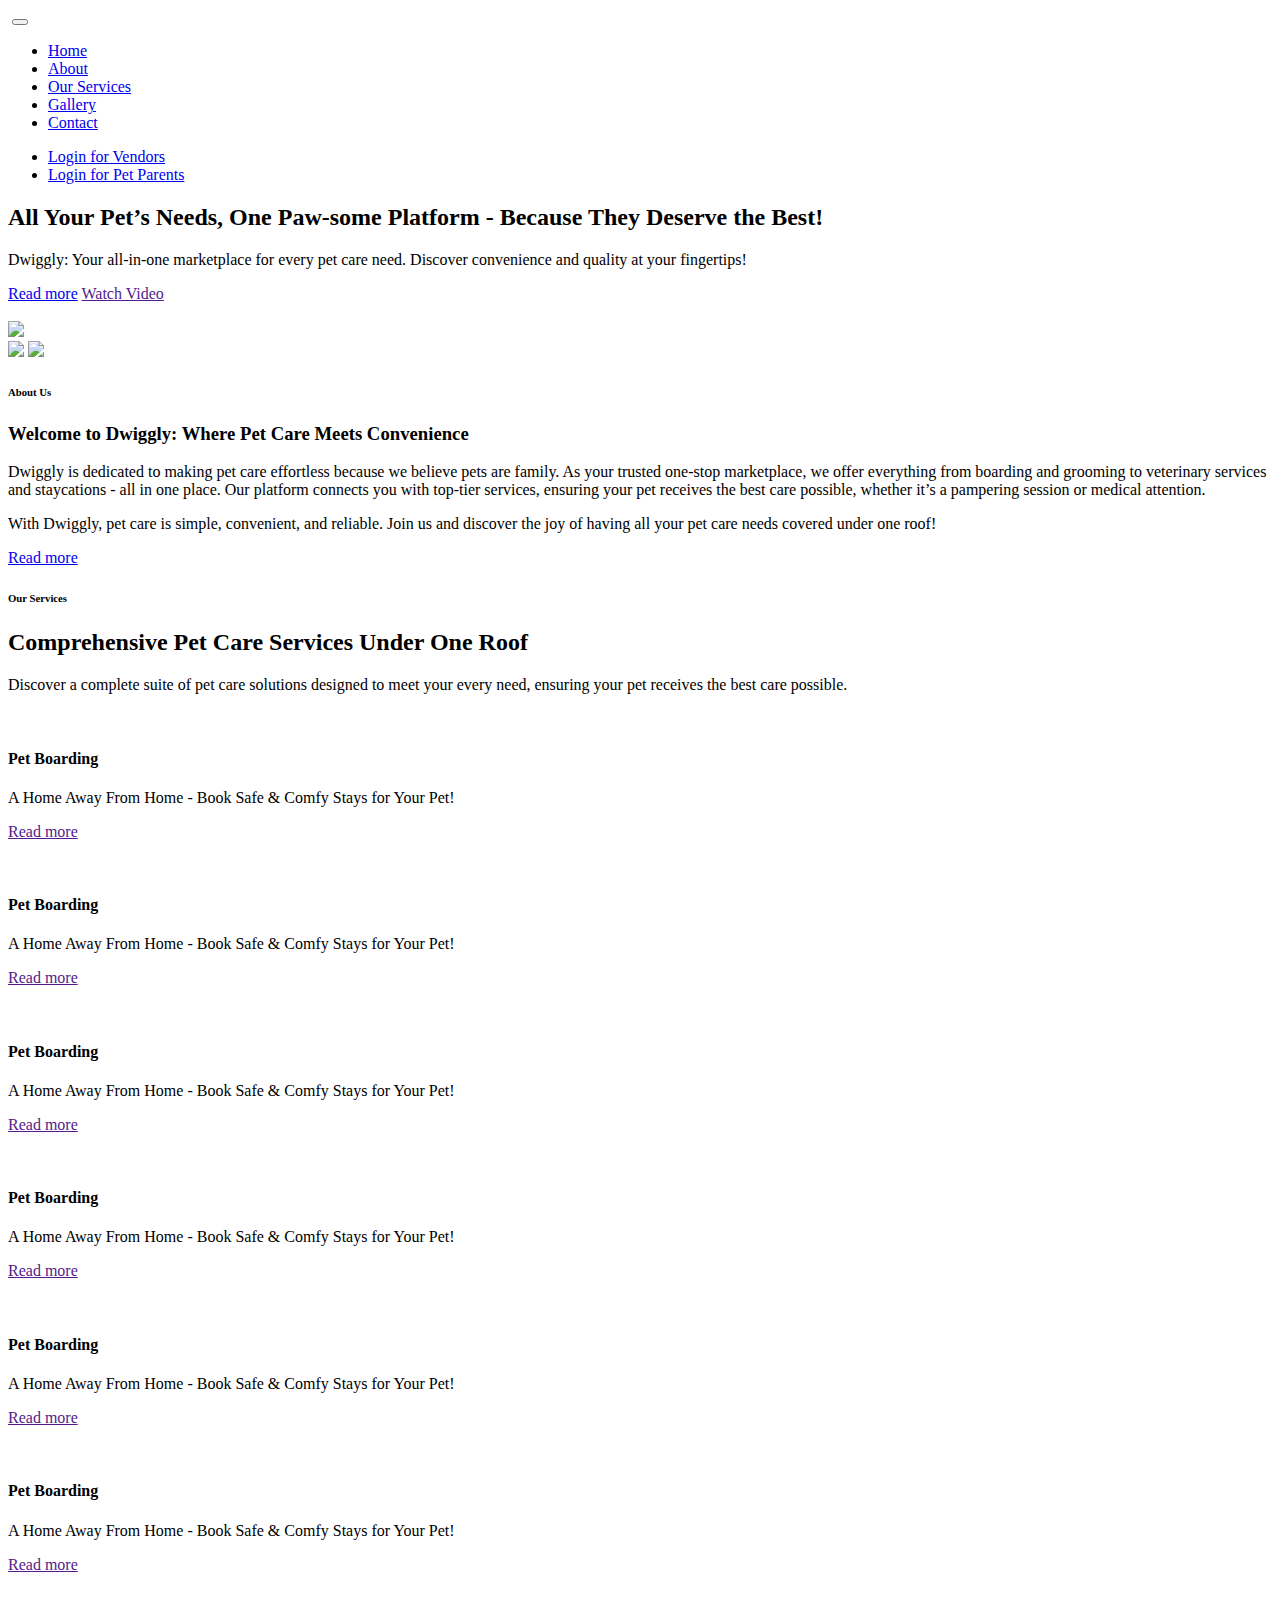
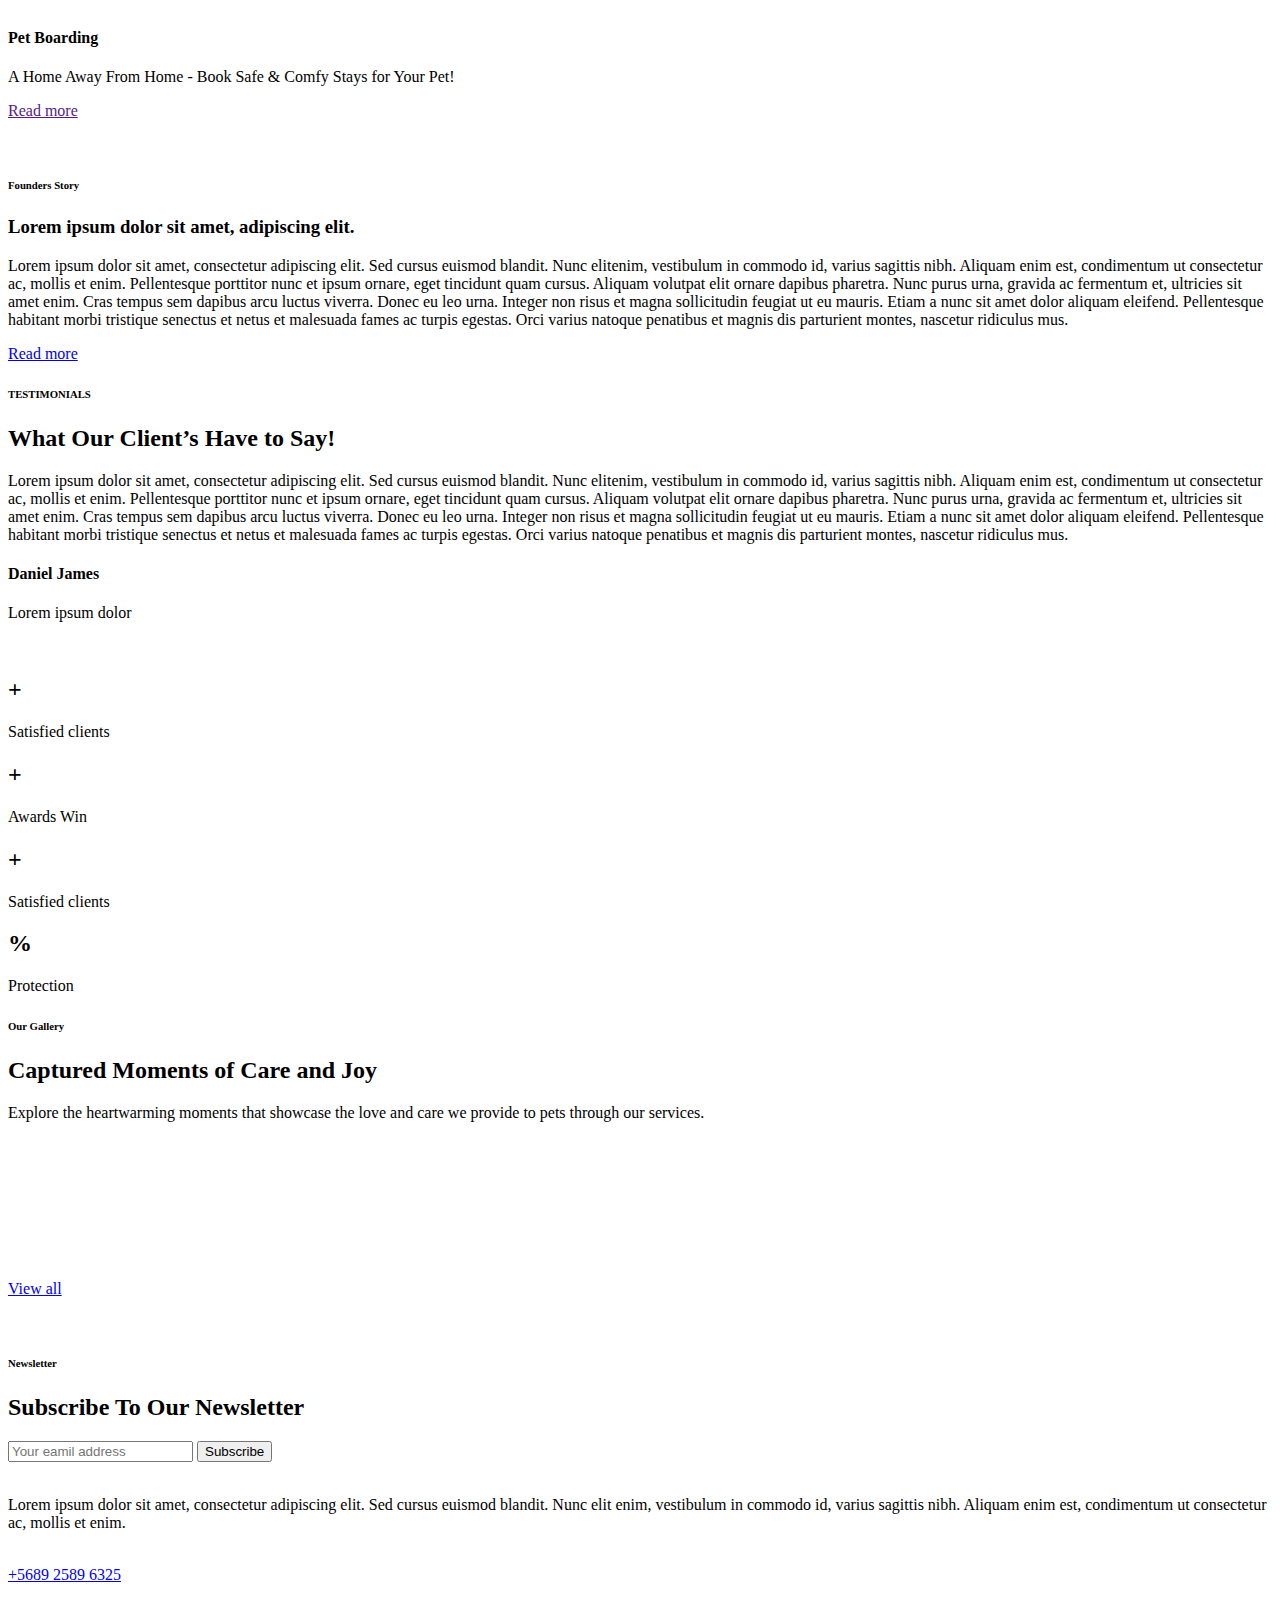
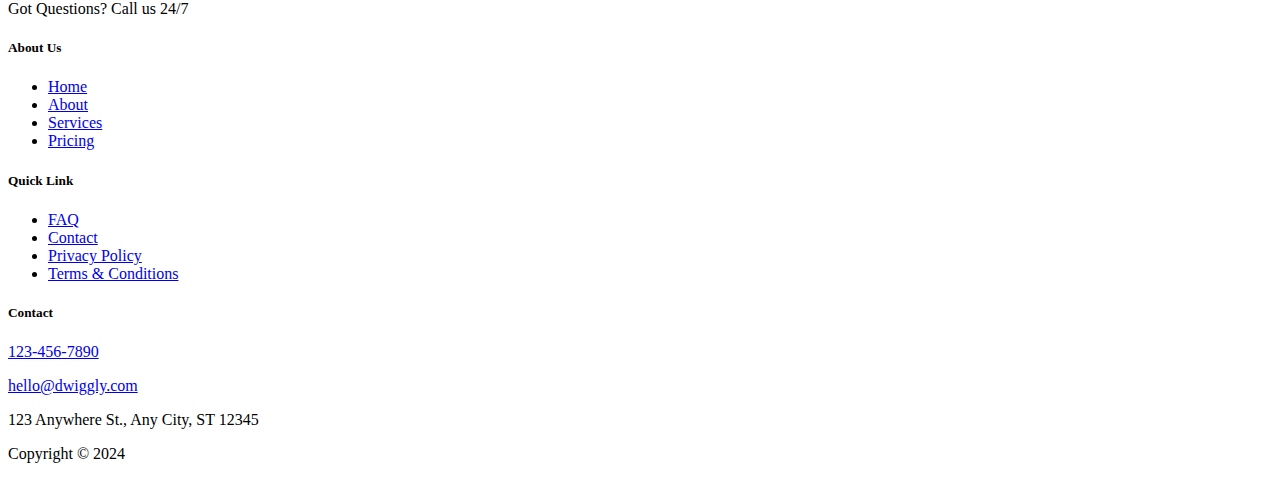
==== index.html @ e596113d "Add files via upload" ====
<!DOCTYPE html>
<html>

<head>
	<meta charset="utf-8">
	<meta name="viewport" content="width=device-width, initial-scale=1">
	<title>Dwiggly</title>
	<!-- Required css -->

	<link rel="stylesheet" type="text/css" href="./css/bootstrap.min.css">
	<link rel="stylesheet" type="text/css" href="./css/owl.carousel.min.css">
	<link rel="stylesheet" type="text/css" href="./css/owl.theme.min.css">
	<link rel="stylesheet" href="https://cdnjs.cloudflare.com/ajax/libs/font-awesome/6.6.0/css/all.min.css"
		integrity="sha512-Kc323vGBEqzTmouAECnVceyQqyqdsSiqLQISBL29aUW4U/M7pSPA/gEUZQqv1cwx4OnYxTxve5UMg5GT6L4JJg=="
		crossorigin="anonymous" referrerpolicy="no-referrer" />

	<!-- custom css  -->
	<link rel="stylesheet" type="text/css" href="./css/style.css">
</head>

<body>

	<!-- header sec starts -->
	<header>
		<nav class="navbar dwiggy-header navbar-expand-lg "><!-- nav starts -->
			<div class="container-fluid"><!-- container starts -->
				<a class="navbar-brand" href="#"><img src="./image/dwiggy-logo.png" alt=""></a>
				<!--  -->
				<button class="navbar-toggler" type="button" data-bs-toggle="collapse"
					data-bs-target="#navbarNavAltMarkup" aria-controls="navbarNavAltMarkup" aria-expanded="false"
					aria-label="Toggle navigation">
					<span class="navbar-toggler-icon"></span>
				</button>
				<!--  -->
				<div class="collapse navbar-collapse" id="navbarNavAltMarkup">
					<div class="navbar-nav">
						<ul class="navbar-nav dwiggyhead-page">
							<li class="nav-item"><a class="nav-link" href="#">Home</a></li>
							<li class="nav-item"><a class="nav-link" href="#">About</a></li>
							<li class="nav-item"><a class="nav-link" href="#">Our Services</a></li>
							<li class="nav-item"><a class="nav-link" href="#">Gallery</a></li>
							<li class="nav-item"><a class="nav-link" href="#">Contact</a></li>
						</ul>
						<div class="login-headbtn">
							<ul class="navbar-nav">
								<li class="nav-item vendor"><a class="nav-link" href="#">Login for Vendors</a></li>
								<li class="nav-item parent"><a class="nav-link" href="#">Login for Pet Parents</a></li>
							</ul>
						</div>
					</div>
				</div>
				<!--  -->

			</div><!-- container end -->
		</nav><!-- nav end -->
	</header>
	<!-- header sec ends -->
	<!-- banners sec stsrts -->
	<section class="section dwiggy_bnrsec">
		<div class="container">
			<div class="bner_conts">
				<div class="home-bannercont">
					<div class="Home-banner owl-carousel owl-theme">
						<div class="item">
							<h2>All Your Pet’s Needs, One Paw-some Platform - Because They Deserve the Best!</h2>
							<p>Dwiggly: Your all-in-one marketplace for every pet care need. Discover convenience and
								quality at your fingertips!</p>
							<div class="read-banercont mt-3">
								<a class="readmore" href="#">Read more</a>
								<a class="watchbtn" href=""><i class="fa-solid fa-play"></i></span>Watch Video</a>
							</div>
						</div>
					</div>
				</div>
				<div class="home-bannerimg">
					<img src="./image/banner-left1.png" alt="">
				</div>
			</div>
		</div>
	</section>
	<!-- about us start -->
	<section class="about-petcare">
		<div class="container">
			<div class="about-main">
				<div class="about-lftimg">
					<div class="petcare-lft w-50">
						<img src="./image/home-about1.png">
					</div>
					<div class="petcare-ryt w-50">
						<img class="mb-3" src="./image/home-about2.png">
						<img src="./image/home-about3.png">
					</div>
				</div>
				<div class="about-rytcont">
					<h6 class="sub-title">About Us</h6>
					<h3 class="sub-heading">Welcome to Dwiggly: Where Pet Care Meets Convenience</h3>
					<p class="main-content">Dwiggly is dedicated to making pet care effortless because we believe pets
						are family. As your
						trusted one-stop marketplace, we offer everything from boarding and grooming to veterinary
						services and staycations - all in one place. Our platform connects you with top-tier services,
						ensuring your pet receives the best care possible, whether it’s a pampering session or medical
						attention.</p>
					<p class="main-content">With Dwiggly, pet care is simple, convenient, and reliable. Join us and
						discover the
						joy of having all your pet care needs covered under one roof!</p>

					<p class="mt-5"><a class="readmore" href="#">Read more</a></p>
				</div>
			</div>
		</div>
	</section>
	<!-- our-services section -->
	<section class="our-services">
		<div class="container">
			<div class="service-title text-center">
				<h6 class="sub-title">Our Services</h6>
				<h2 class="sub-heading">Comprehensive Pet Care Services Under One Roof</h2>
				<p class="main-content">Discover a complete suite of pet care solutions designed to meet your every
					need, ensuring your pet receives the best care possible.</p>
			</div>
			<div class="services-row row mt-5">
				<!--  -->
				<div class="col-lg-4 petservice1">
					<div class="boarding-img">
						<img src="./image/home-services1.png" alt="">
						<div class="board-petcont">
							<h4>Pet Boarding</h4>
							<p>A Home Away From Home - Book Safe & Comfy Stays for Your Pet!</p>
							<p><a href="">Read more</a></p>
						</div>
					</div>
					<div class="boarding-img">
						<img src="./image/home-services2.png" alt="">
						<div class="board-petcont">
							<h4>Pet Boarding</h4>
							<p>A Home Away From Home - Book Safe & Comfy Stays for Your Pet!</p>
							<p><a href="">Read more</a></p>
						</div>
					</div>
				</div>
				<!--  -->
				<div class="col-lg-4 petservice2">
					<div class="boarding-img">
						<img src="./image/home-services3.png" alt="">
						<div class="board-petcont">
							<h4>Pet Boarding</h4>
							<p>A Home Away From Home - Book Safe & Comfy Stays for Your Pet!</p>
							<p><a href="">Read more</a></p>
						</div>
					</div>
					<div class="boarding-img">
						<img src="./image/home-services4.png" alt="">
						<div class="board-petcont">
							<h4>Pet Boarding</h4>
							<p>A Home Away From Home - Book Safe & Comfy Stays for Your Pet!</p>
							<p><a href="">Read more</a></p>
						</div>
					</div>
					<div class="boarding-img">
						<img src="./image/home-services5.png" alt="">
						<div class="board-petcont">
							<h4>Pet Boarding</h4>
							<p>A Home Away From Home - Book Safe & Comfy Stays for Your Pet!</p>
							<p><a href="">Read more</a></p>
						</div>
					</div>
				</div>
				<!--  -->
				<div class="col-lg-4 petservice3">
					<div class="boarding-img">
						<img src="./image/home-services6.png" alt="">
						<div class="board-petcont">
							<h4>Pet Boarding</h4>
							<p>A Home Away From Home - Book Safe & Comfy Stays for Your Pet!</p>
							<p><a href="">Read more</a></p>
						</div>
					</div>
					<div class="boarding-img">
						<img src="./image/home-services7.png" alt="">
						<div class="board-petcont">
							<h4>Pet Boarding</h4>
							<p>A Home Away From Home - Book Safe & Comfy Stays for Your Pet!</p>
							<p><a href="">Read more</a></p>
						</div>
					</div>
				</div>
				<!--  -->
			</div>
		</div>
	</section>
	<!-- founder story start -->
	<section class="founder-story">
		<div class="container">
			<div class="founder-main">
				<div class="storylft-img text-center">
					<img src="./image/founder-profile.png" alt="">
				</div>
				<div class="storyryt-cont">
					<h6 class="sub-title">Founders Story</h6>
					<h3 class="sub-heading">Lorem ipsum dolor sit amet, adipiscing elit.</h3>
					<p class="main-content">Lorem ipsum dolor sit amet, consectetur adipiscing elit. Sed cursus
						euismod
						blandit. Nunc elitenim, vestibulum in commodo id, varius sagittis nibh. Aliquam enim
						est,
						condimentum ut
						consectetur ac, mollis et enim. Pellentesque porttitor nunc et ipsum ornare, eget
						tincidunt quam
						cursus. Aliquam volutpat elit ornare dapibus pharetra. Nunc purus urna, gravida ac
						fermentum et,
						ultricies sit amet enim. Cras tempus sem dapibus arcu luctus viverra. Donec eu leo urna.
						Integer
						non risus et magna sollicitudin feugiat ut eu mauris. Etiam a nunc sit amet dolor
						aliquam
						eleifend. Pellentesque habitant morbi tristique senectus et netus et malesuada fames ac
						turpis
						egestas. Orci varius natoque penatibus et magnis dis parturient montes, nascetur
						ridiculus mus.
					</p>
					<p class="mt-3"><a class="readmore" href="#">Read more</a></p>
				</div>
			</div>
		</div>
	</section>
	<!-- Testmonial start -->
	<section class="testmonial-say">
		<div class="container">
			<div class="testmonial-main row"><!-- row start -->
				<!-- col-1 start -->
				<div class="client-saylft col-lg-6">
					<h6 class="sub-title">TESTIMONIALS</h6>
					<h2 class="sub-heading">What Our Client’s Have to Say!</h2>
					<div class="client-testimonial owl-carousel owl-theme">
						<div class="item">
							<p class="main-content">Lorem ipsum dolor sit amet, consectetur adipiscing elit. Sed
								cursus
								euismod
								blandit. Nunc elitenim, vestibulum in commodo id, varius sagittis nibh. Aliquam
								enim
								est, condimentum ut
								consectetur ac, mollis et enim. Pellentesque porttitor nunc et ipsum ornare,
								eget
								tincidunt quam
								cursus. Aliquam volutpat elit ornare dapibus pharetra. Nunc purus urna, gravida
								ac
								fermentum et,
								ultricies sit amet enim. Cras tempus sem dapibus arcu luctus viverra. Donec eu
								leo urna.
								Integer
								non risus et magna sollicitudin feugiat ut eu mauris. Etiam a nunc sit amet
								dolor
								aliquam
								eleifend. Pellentesque habitant morbi tristique senectus et netus et malesuada
								fames ac
								turpis
								egestas. Orci varius natoque penatibus et magnis dis parturient montes, nascetur
								ridiculus mus.
							</p>
							<div class="client-rating">
								<i class="fa-solid fa-star"></i>
								<i class="fa-solid fa-star"></i>
								<i class="fa-solid fa-star"></i>
								<i class="fa-solid fa-star"></i>
								<i class="fa-solid fa-star"></i>
							</div>
							<div class="client-detail">
								<h4>Daniel James</h4>
								<p>Lorem ipsum dolor</p>
							</div>
						</div>
					</div>
				</div>
				<!-- col-2 start -->
				<div class="client-sayimg col-lg-6">
					<img src="./image/testmonial-ryt.png" alt="">
				</div>
			</div><!-- row end -->
		</div>
	</section>
	<!-- counter section -->
	<section class="counter-protection">
		<div class="container">
			<div class="protection-say row">
				<div class="count-outer1 col-lg-3">
					<h2 data-max="450" id="test"><span>+</span></h2>
					<p>Satisfied clients</p>
				</div>
				<div class="count-outer2 col-lg-3">
					<h2 data-max="85" id="test"><span>+</span></h2>
					<p>Awards Win</p>
				</div>
				<div class="count-outer3 col-lg-3">
					<h2 data-max="450" id="test"><span>+</span></h2>
					<p>Satisfied clients</p>
				</div>
				<div class="count-outer4 col-lg-3">
					<h2 data-max="99.99" id="test"><span>%</span></h2>
					<p>Protection</p>
				</div>
			</div>
		</div>
	</section>
	<!-- Gallery section -->
	<section class="gallery-joy">
		<div class="container">
			<div class="gallery-title text-center">
				<h6 class="sub-title">Our Gallery</h6>
				<h2 class="sub-heading">Captured Moments of Care and Joy</h2>
				<p class="main-content">Explore the heartwarming moments that showcase the love and care we
					provide to
					pets through our services.</p>
			</div>
			<div class="client-gallery my-5 owl-carousel owl-theme">
				<div class="joy-img1 item">
					<img src="./image/gallery-img1.png" alt="">
				</div>
				<div class="joy-img2 item">
					<img src="./image/gallery-img2.png" alt="">
				</div>
				<div class="joy-img1 item">
					<img src="./image/gallery-img3.png" alt="">
				</div>
				<div class="joy-img2 item">
					<img src="./image/gallery-img4.png" alt="">
				</div>
				<div class="joy-img1 item">
					<img src="./image/gallery-img5.png" alt="">
				</div>
				<div class="joy-img2 item">
					<img src="./image/gallery-img6.png" alt="">
				</div>
				<div class="joy-img1 item">
					<img src="./image/gallery-img7.png" alt="">
				</div>
			</div>
			<p class="mt-3 text-center"><a class="readmore" href="#">View all</a></p>
		</div>
	</section>
	<!-- footer -->
	<!-- newsletter -->
	<section class="newsletter-sec mt-5">
		<div class="container-fluid">
			<div class="newsletter-main">
				<div class="letter-row">
					<div class="news-lftimg">
						<img src="./image/newsletter-img.png" alt="">
					</div>
					<div class="subscrib-ryt">
						<h6>Newsletter</h6>
						<h2>Subscribe To Our Newsletter</h2>
						<form class="form-subscribe" action="#">
							<div class="input-group">
								<input type="text" class="form-control input-lg" placeholder="Your eamil address">
								<span class="input-group-btn">
									<button class="subscribe-btn" type="submit">Subscribe</button>
								</span>
							</div>
						</form>
					</div>
				</div>
			</div>
		</div>
	</section>

	<section class="footer">
		<div class="container">
			<div class="footer-main">
				<!-- 1 -->
				<div class="shop-location">

				</div>
				<!-- 2 -->
				<div class="dwiggly-contact row">
					<!-- 1 -->
					<div class="col-lg-5 footer-page">
						<img src="./image/footer-logo.png" alt="">
						<p>Lorem ipsum dolor sit amet, consectetur adipiscing elit. Sed cursus euismod blandit.
							Nunc
							elit enim, vestibulum in commodo id, varius sagittis nibh. Aliquam enim est,
							condimentum ut
							consectetur ac, mollis et enim.</p>
						<div class="call-footbtn">
							<img src="./image/footer-question.png" alt="">
							<div class="quest-call">
								<a href="tel:+5689 2589 6325">+5689 2589 6325</a>
								<p>Got Questions? Call us 24/7</p>
							</div>
						</div>
					</div>
					<!-- 2 -->
					<div class="col-lg-2 footer-contact">
						<h5>About Us</h5>
						<ul class="list-unstyled mb-0">

							<li><a href="#" title="Home">Home</a></li>

							<li><a href="#" title="About">About</a></li>

							<li><a href="#" title="Services">Services</a></li>

							<li><a href="#" title="Pricing">Pricing</a></li>

						</ul>
					</div>
					<!-- 3 -->
					<div class="col-lg-2 footer-nearlocat">
						<h5>Quick Link</h5>
						<ul class="list-unstyled mb-0">

							<li><a href="#" title="FAQ">FAQ</a></li>

							<li><a href="#" title="Contact">Contact</a></li>

							<li><a href="#" title="Privacy Policy">Privacy Policy</a></li>

							<li><a href="#" title="Terms & Conditions">Terms & Conditions</a></li>

						</ul>
					</div>
					<!-- 4 -->
					<div class="col-lg-3 footer-follow">
						<h5>Contact</h5>
						<p><span><img src="./image/call-icon.png" alt=""></span><a href="#">123-456-7890</a></p>
						<p><span><img src="./image/mail-icon.png" alt=""></span><a href="#">hello@dwiggly.com</a></p>
						<p><span><img src="./image/locat-icon.png" alt=""></span>123 Anywhere St., Any City, ST
							12345
						</p>
						<div class="social-icon">
							<i class="fa-brands fa-facebook-f"></i>
							<i class="fa-brands fa-twitter"></i>
							<i class="fa-brands fa-instagram"></i>
						</div>
					</div>
					<!--  -->
				</div>
			</div>
		</div>
		<div class="foot-copyryt">
			<p>Copyright © 2024</p>
		</div>
	</section>
	<!-- section 10 end -->
	<!-- <script type="text/javascript" src="js/jquery-3.6.4.slim.min.js"></script> -->
	<script type="text/javascript" src="js/jquery.min.js"></script>
	<script type="text/javascript" src="js/bootstrap.bundle.min.js"></script>
	<script type="text/javascript" src="js/owl.carousel.min.js"></script>
	<script type="text/javascript" src="js/myscript.js"></script>



</body>

</html>
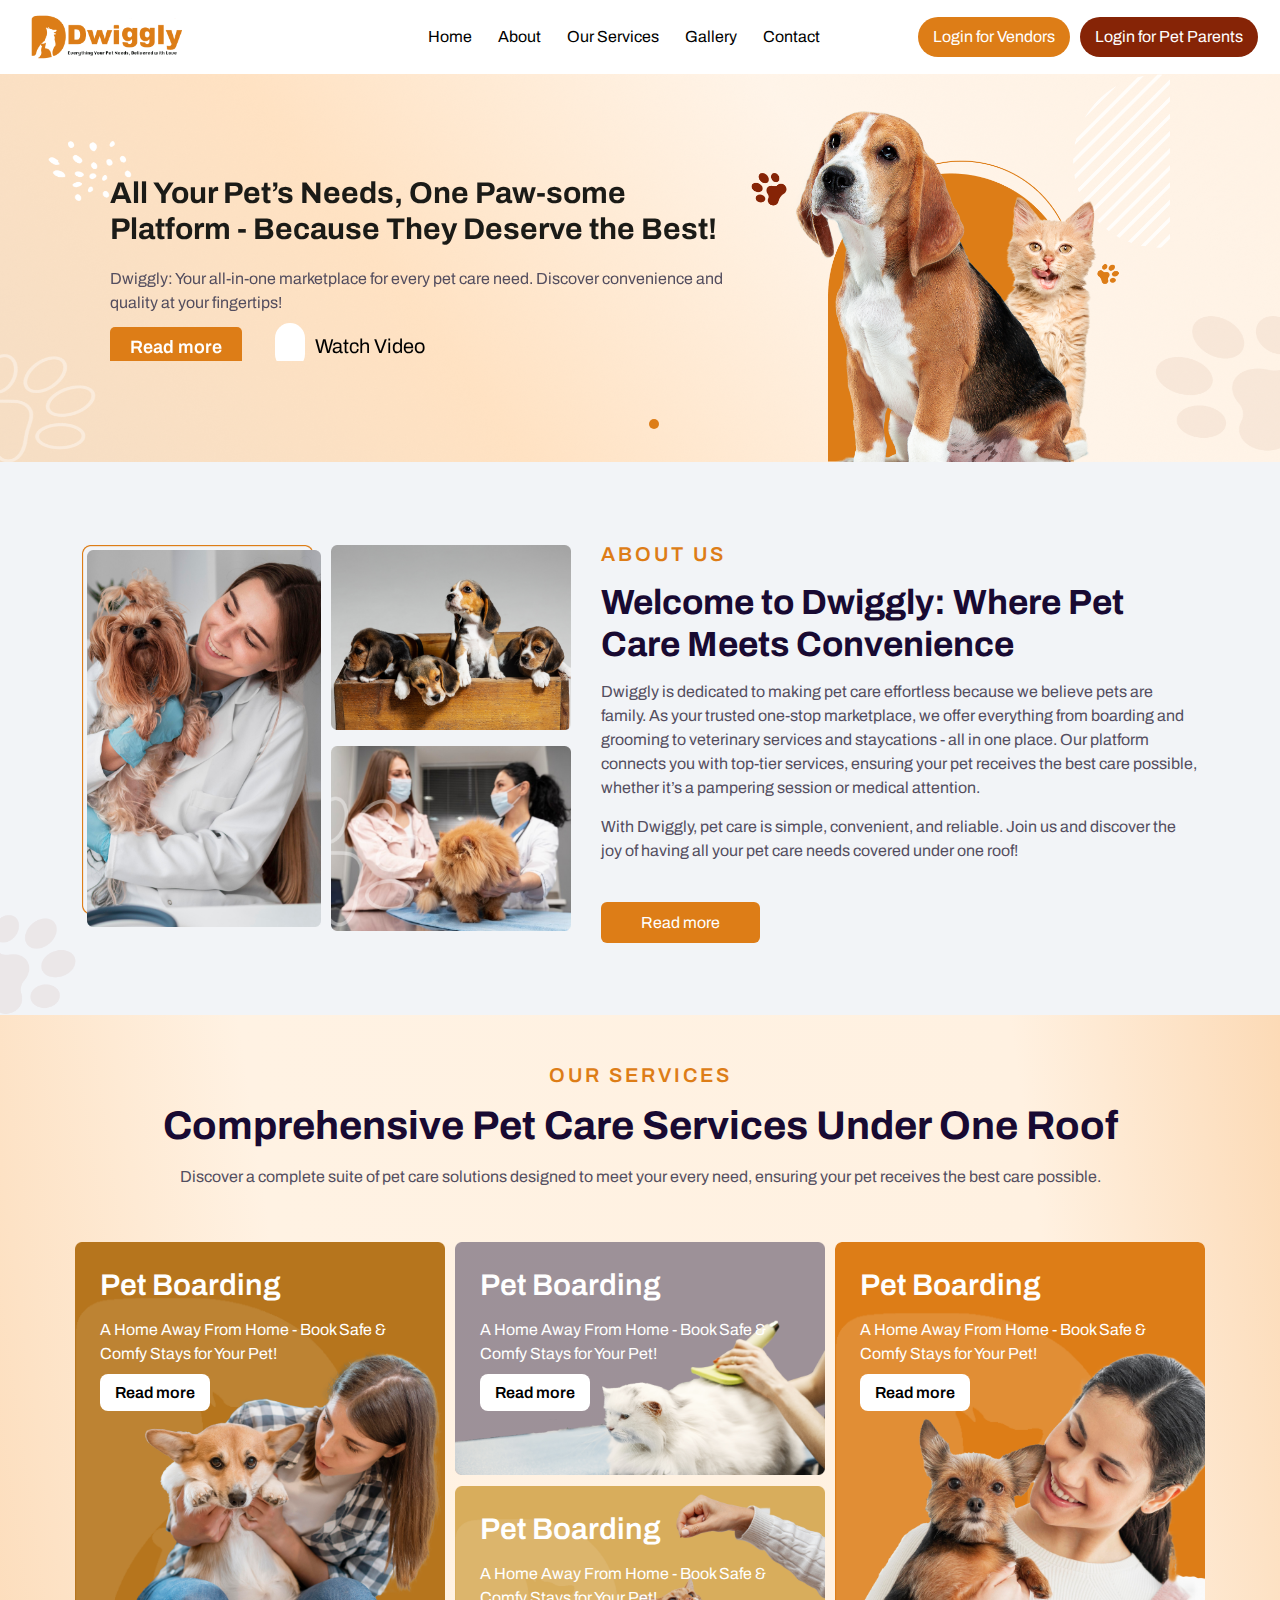
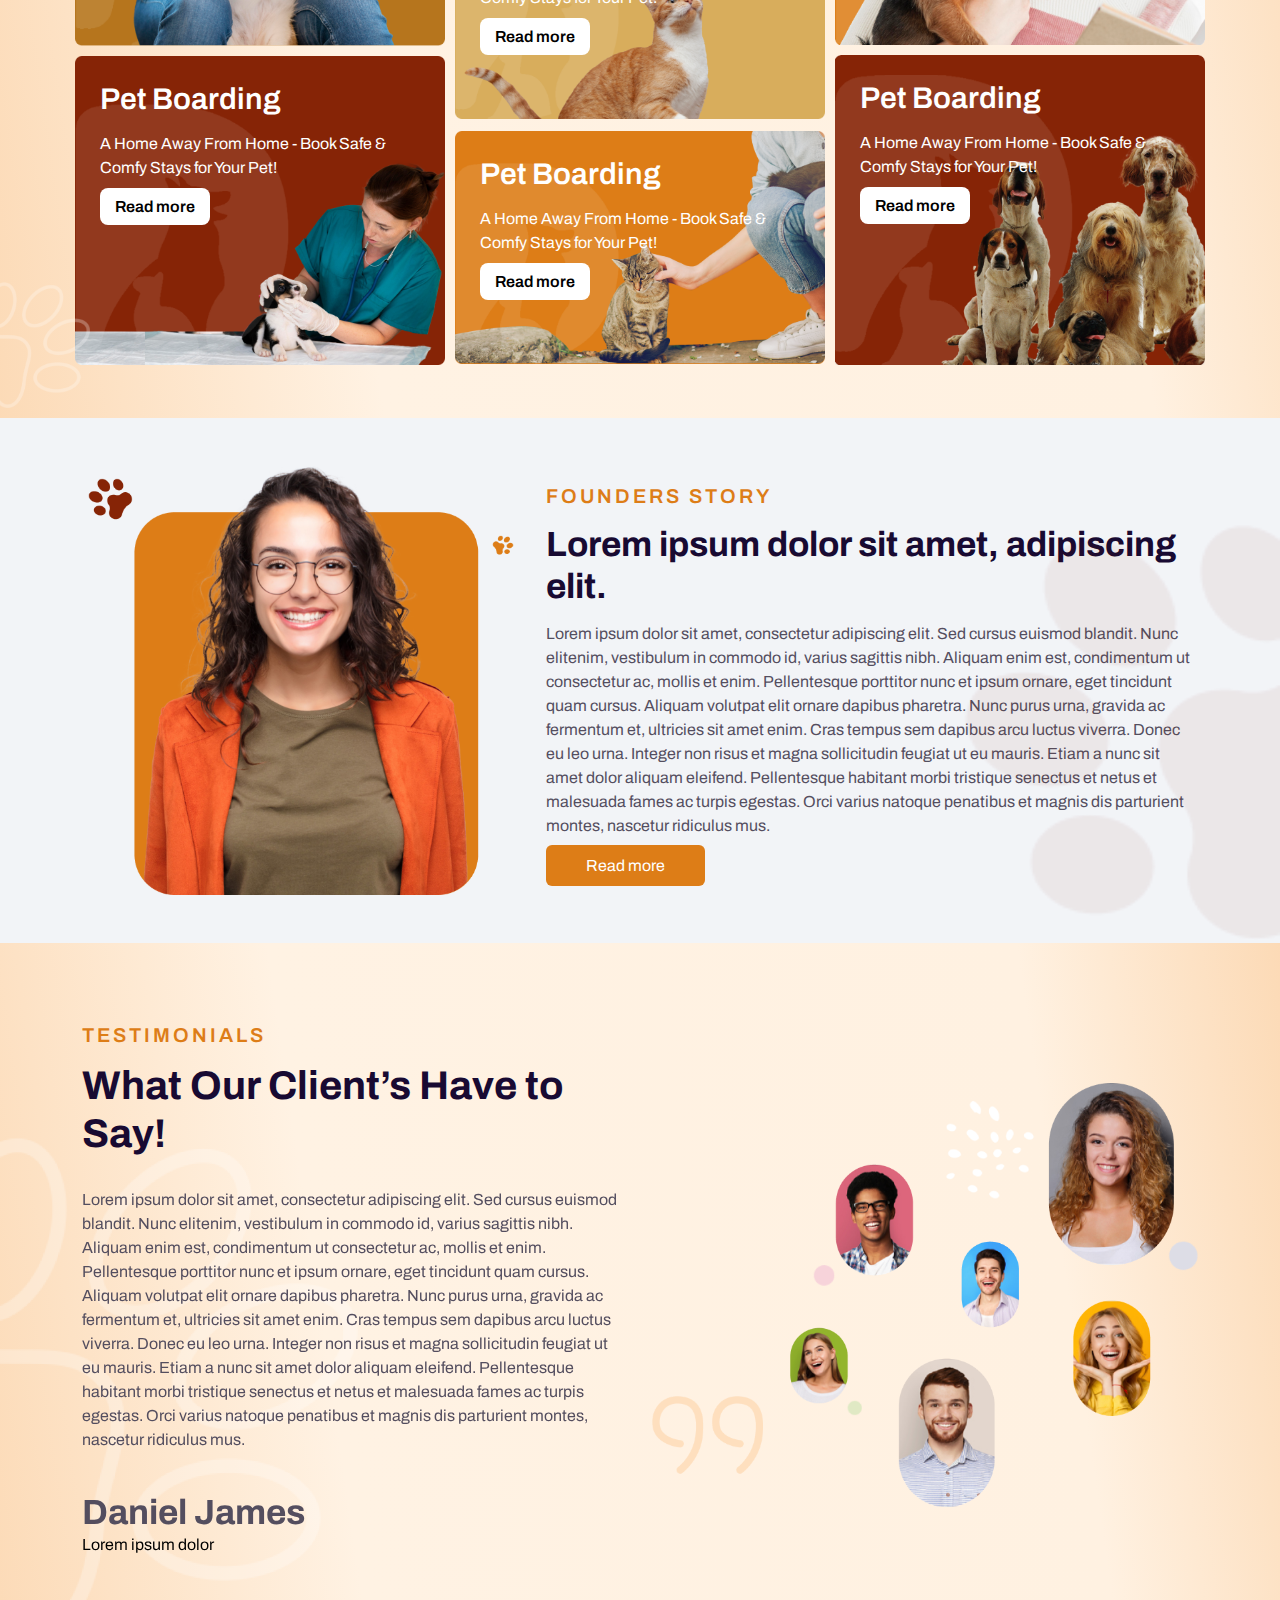
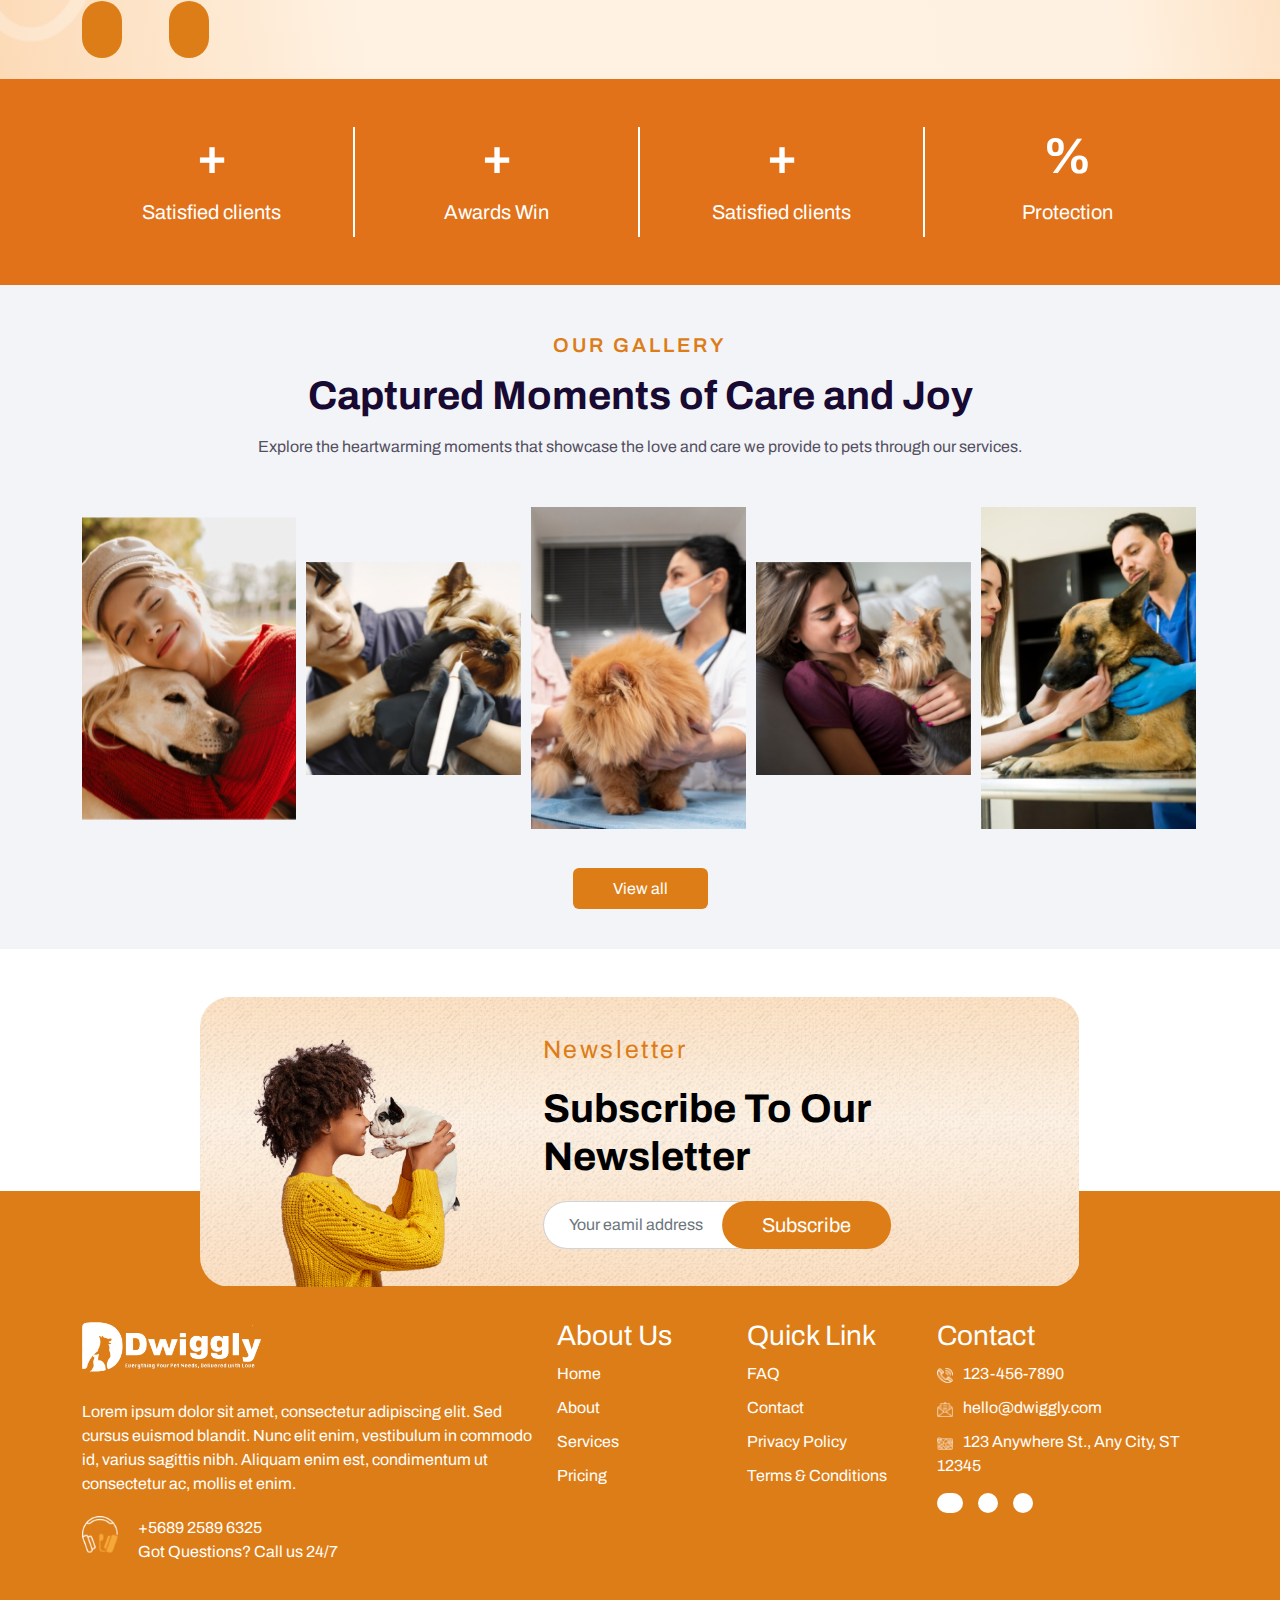
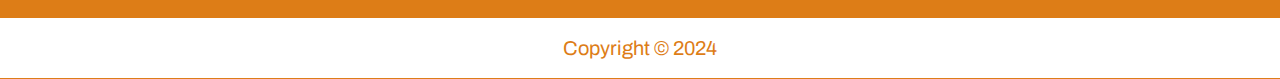
==== commit 95a3bfc9: "Update index.html" ====
--- a/index.html
+++ b/index.html
@@ -2,58 +2,58 @@
 <html>
 
 <head>
-	<meta charset="utf-8">
-	<meta name="viewport" content="width=device-width, initial-scale=1">
-	<title>Dwiggly</title>
-	<!-- Required css -->
-
-	<link rel="stylesheet" type="text/css" href="./css/bootstrap.min.css">
-	<link rel="stylesheet" type="text/css" href="./css/owl.carousel.min.css">
-	<link rel="stylesheet" type="text/css" href="./css/owl.theme.min.css">
-	<link rel="stylesheet" href="https://cdnjs.cloudflare.com/ajax/libs/font-awesome/6.6.0/css/all.min.css"
-		integrity="sha512-Kc323vGBEqzTmouAECnVceyQqyqdsSiqLQISBL29aUW4U/M7pSPA/gEUZQqv1cwx4OnYxTxve5UMg5GT6L4JJg=="
-		crossorigin="anonymous" referrerpolicy="no-referrer" />
-
-	<!-- custom css  -->
-	<link rel="stylesheet" type="text/css" href="./css/style.css">
+    <meta charset="utf-8">
+    <meta name="viewport" content="width=device-width, initial-scale=1">
+    <title>Dwiggly</title>
+    <!-- Required css -->
+
+    <link rel="stylesheet" type="text/css" href="./css/bootstrap.min.css">
+    <link rel="stylesheet" type="text/css" href="./css/owl.carousel.min.css">
+    <link rel="stylesheet" type="text/css" href="./css/owl.theme.min.css">
+    <link rel="stylesheet" href="https://cdnjs.cloudflare.com/ajax/libs/font-awesome/6.6.0/css/all.min.css"
+        integrity="sha512-Kc323vGBEqzTmouAECnVceyQqyqdsSiqLQISBL29aUW4U/M7pSPA/gEUZQqv1cwx4OnYxTxve5UMg5GT6L4JJg=="
+        crossorigin="anonymous" referrerpolicy="no-referrer" />
+
+    <!-- custom css  -->
+    <link rel="stylesheet" type="text/css" href="./css/style.css">
 </head>
 
 <body>
 
-	<!-- header sec starts -->
-	<header>
-		<nav class="navbar dwiggy-header navbar-expand-lg "><!-- nav starts -->
-			<div class="container-fluid"><!-- container starts -->
-				<a class="navbar-brand" href="#"><img src="./image/dwiggy-logo.png" alt=""></a>
-				<!--  -->
-				<button class="navbar-toggler" type="button" data-bs-toggle="collapse"
-					data-bs-target="#navbarNavAltMarkup" aria-controls="navbarNavAltMarkup" aria-expanded="false"
-					aria-label="Toggle navigation">
-					<span class="navbar-toggler-icon"></span>
-				</button>
-				<!--  -->
-				<div class="collapse navbar-collapse" id="navbarNavAltMarkup">
-					<div class="navbar-nav">
-						<ul class="navbar-nav dwiggyhead-page">
-							<li class="nav-item"><a class="nav-link" href="#">Home</a></li>
-							<li class="nav-item"><a class="nav-link" href="#">About</a></li>
-							<li class="nav-item"><a class="nav-link" href="#">Our Services</a></li>
-							<li class="nav-item"><a class="nav-link" href="#">Gallery</a></li>
-							<li class="nav-item"><a class="nav-link" href="#">Contact</a></li>
-						</ul>
-						<div class="login-headbtn">
-							<ul class="navbar-nav">
-								<li class="nav-item vendor"><a class="nav-link" href="#">Login for Vendors</a></li>
-								<li class="nav-item parent"><a class="nav-link" href="#">Login for Pet Parents</a></li>
-							</ul>
-						</div>
-					</div>
-				</div>
-				<!--  -->
-
-			</div><!-- container end -->
-		</nav><!-- nav end -->
-	</header>
+    <!-- header sec starts -->
+    <header>
+        <nav class="navbar dwiggy-header navbar-expand-lg "><!-- nav starts -->
+            <div class="container-fluid"><!-- container starts -->
+                <a class="navbar-brand" href="#"><img src="./image/dwiggy-logo.png" alt=""></a>
+                <!--  -->
+                <button class="navbar-toggler" type="button" data-bs-toggle="collapse"
+                    data-bs-target="#navbarNavAltMarkup" aria-controls="navbarNavAltMarkup" aria-expanded="false"
+                    aria-label="Toggle navigation">
+                    <span class="navbar-toggler-icon"></span>
+                </button>
+                <!--  -->
+                <div class="collapse navbar-collapse" id="navbarNavAltMarkup">
+                    <div class="navbar-nav">
+                        <ul class="navbar-nav dwiggyhead-page">
+                            <li class="nav-item"><a class="nav-link" href="#">Home</a></li>
+                            <li class="nav-item"><a class="nav-link" href="#">About</a></li>
+                            <li class="nav-item"><a class="nav-link" href="#">Our Services</a></li>
+                            <li class="nav-item"><a class="nav-link" href="#">Gallery</a></li>
+                            <li class="nav-item"><a class="nav-link" href="https://bharath20011812.github.io/dwiggly/conact-page.html">Contact</a></li>
+                        </ul>
+                        <div class="login-headbtn">
+                            <ul class="navbar-nav">
+                                <li class="nav-item vendor"><a class="nav-link" href="https://bharath20011812.github.io/dwiggly/vendor-sign-up.html">Login for Vendors</a></li>
+                                <li class="nav-item parent"><a class="nav-link" href="https://bharath20011812.github.io/dwiggly/pet-parent-sign-up.html">Login for Pet Parents</a></li>
+                            </ul>
+                        </div>
+                    </div>
+                </div>
+                <!--  -->
+
+            </div><!-- container end -->
+        </nav><!-- nav end -->
+    </header>
 	<!-- header sec ends -->
 	<!-- banners sec stsrts -->
 	<section class="section dwiggy_bnrsec">
--- a/css/style.css
+++ b/css/style.css
@@ -0,0 +1,1648 @@
+@font-face {
+    src: url('../font/Archivo-Bold.ttf');
+    font-family: 'Archivo-Bold';
+}
+
+@font-face {
+    src: url('../font/Archivo-Regular.ttf');
+    font-family: 'Archivo-Regular';
+}
+
+@font-face {
+    src: url('../font/Archivo-SemiBold.ttf');
+    font-family: 'Archivo-SemiBold';
+}
+
+html {
+    width: 100%;
+}
+
+body {
+    color: #000000;
+    margin: 0;
+    padding: 0;
+    font-family: 'Archivo-Regular';
+}
+
+h1,
+h2 {
+    font-size: 40px;
+}
+
+h3 {
+    font-size: 35px;
+}
+
+h4 {
+    font-size: 30px;
+}
+
+h5 {
+    font-size: 28px
+}
+
+h6 {
+    font-size: 25px
+}
+
+p,
+li {
+    font-size: 16px;
+    color: #000000;
+    list-style: none;
+}
+
+a,
+a:hover {
+    text-decoration: none;
+}
+
+h1,
+h2,
+h3,
+h4,
+h5,
+h6,
+p {
+    margin: 0;
+}
+
+.pad-70 {
+    padding: 70px 0;
+}
+
+section {
+    float: left;
+    width: 100%;
+}
+
+.sub-heading {
+    font-family: 'Archivo-bold';
+    font-weight: 700;
+    color: #180A32;
+    margin: 15px 0;
+}
+
+h6.sub-title {
+    color: #DD7D17;
+    letter-spacing: 3px;
+    font-family: 'Archivo-SemiBold';
+    text-transform: uppercase;
+    font-size: 20px;
+}
+
+p.main-content {
+    font-family: 'Archivo-Regular';
+    margin: 15px 0;
+    color: #544E5F;
+}
+
+p .readmore {
+    background: #DD7D17;
+    color: #fff;
+    padding: 12px 40px;
+    border-radius: 6px;
+}
+
+/* header */
+
+.dwiggy-header .navbar-brand {
+    width: 15%;
+    text-align: center;
+}
+
+.dwiggy-header .navbar-brand img {
+    width: 80%;
+}
+
+.dwiggy-header .navbar-collapse {
+    justify-content: end;
+}
+
+.dwiggy-header .nav-item a {
+    margin-right: 20px;
+    color: #000;
+}
+
+.dwiggy-header .vendor .nav-link {
+    background: #DD7D17;
+    color: #fff;
+    border-radius: 50px;
+    padding: 0.5rem 15px;
+}
+
+.dwiggy-header .parent .nav-link {
+    background: #862406;
+    color: #fff;
+    border-radius: 50px;
+    padding: 0.5rem 15px;
+}
+
+.dwiggyhead-page {
+    margin-right: 5rem;
+}
+
+/* footer */
+.letter-row {
+    display: flex;
+    align-items: center;
+    gap: 30px;
+    justify-content: center;
+    padding: 30px 50px 0;
+}
+
+.news-lftimg img {
+    width: 80%;
+}
+
+.form-subscribe .input-group {
+    width: 75%;
+}
+
+.subscrib-ryt {
+    margin-bottom: 30px;
+    width: 65%;
+}
+
+.news-lftimg {
+    width: 35%;
+}
+
+.newsletter-main {
+    position: relative;
+    width: 70%;
+    margin: auto;
+    background-image: url(../image/newsletter-bg.png);
+    background-repeat: no-repeat;
+    background-size: 100% 100%;
+    border-radius: 30px;
+}
+
+.subscrib-ryt h6 {
+    color: #DD7D17;
+    letter-spacing: 2.6px;
+    font-family: 'Archivo-Regular';
+    font-weight: 500;
+}
+
+.subscrib-ryt h2 {
+    font-family: 'Archivo-bold';
+    width: 70%;
+    margin: 20px 0px;
+}
+
+section.newsletter-sec.mt-5 {
+    margin-bottom: -6rem;
+}
+
+form.form-subscribe input {
+    border-radius: 30px;
+    padding: 10px 25px;
+}
+
+.form-subscribe .input-group-btn button {
+    border-radius: 30px;
+    border: 0;
+    background: #DD7D17;
+    padding: 9px 40px;
+    color: #fff;
+    font-size: 20px;
+    transform: translate(-10%, 0px);
+}
+
+section.footer {
+    background: #DD7D17;
+    padding: 8rem 0 0;
+    position: relative;
+    z-index: -2;
+}
+
+.footer-main {
+    padding-bottom: 40px;
+}
+
+.footer-page img {
+    width: 40%;
+    margin-bottom: 25px;
+}
+
+.call-footbtn img {
+    width: 8% !important;
+}
+
+.call-footbtn {
+    display: flex;
+    gap: 20px;
+    margin: 20px 0 0;
+}
+
+.dwiggly-contact.row {
+    color: #fff;
+}
+
+.dwiggly-contact p,
+.dwiggly-contact a {
+    color: #fff;
+}
+
+.dwiggly-contact .list-unstyled li,
+.dwiggly-contact .footer-follow p {
+    margin-top: 10px;
+}
+
+.dwiggly-contact .footer-follow img {
+    margin-right: 10px;
+    width: 6%;
+}
+
+.foot-copyryt {
+    background: #fff;
+    padding: 15px;
+    border-bottom: 1px solid #DD7D17;
+    text-align: center;
+}
+
+.footer-follow .social-icon i {
+    background: #fff;
+    color: #DD7D17;
+    padding: 10px;
+    border-radius: 60px;
+    font-size: 15px;
+    margin-top: 15px;
+}
+
+i.fa-brands.fa-facebook-f {
+    padding: 10px 13px;
+}
+
+.footer-follow .social-icon {
+    display: flex;
+    gap: 15px;
+    align-items: center;
+}
+
+.foot-copyryt p {
+    color: #DD7D17;
+    font-size: 20px;
+}
+
+/* home page start */
+.section.dwiggy_bnrsec {
+    background-position: center;
+    background-image: url(../image/banner-bg.png);
+    background-repeat: no-repeat;
+    background-size: 100% 100%;
+    position: relative;
+}
+
+.dwiggy_bnrsec .bner_conts {
+    display: flex;
+    width: 95%;
+    align-items: center;
+    margin: auto;
+}
+
+.home-bannerimg img {
+    width: 100%;
+}
+
+.read-banercont .readmore {
+    background: #DD7D17;
+    color: #fff;
+    padding: 10px 20px;
+    font-size: 18px;
+    border-radius: 5px;
+    font-family: 'Archivo-SemiBold';
+}
+
+.read-banercont .watchbtn {
+    color: #000;
+    font-size: 20px;
+    margin-left: 30px;
+}
+
+.read-banercont .watchbtn i {
+    background: #fff;
+    color: #DD7D17;
+    padding: 12px 15px;
+    border-radius: 50px;
+    margin-right: 10px;
+}
+
+.dwiggy_bnrsec .home-bannercont {
+    width: 60%;
+}
+
+.dwiggy_bnrsec .home-bannerimg {
+    width: 40%;
+}
+
+.Home-banner .owl-nav.disabled {
+    display: none;
+}
+
+.Home-banner .item {
+    width: 100%;
+}
+
+.Home-banner .item h2 {
+    font-family: 'Archivo-Bold';
+    margin-bottom: 20px;
+    color: #1B1B17;
+}
+
+.Home-banner .owl-dots.disabled {
+    position: absolute;
+    right: 5rem;
+    bottom: -5rem;
+}
+
+.Home-banner .owl-dot.active span {
+    background: #DD7D17 !important;
+}
+
+.Home-banner .item p {
+    color: #544E5F;
+    font-family: 'Archivo-Regular';
+}
+
+/* about-us */
+.about-petcare .about-main {
+    display: flex;
+    width: 100%;
+    align-items: center;
+    gap: 30px;
+}
+
+.about-main .about-lftimg {
+    width: 45%;
+    display: flex;
+    gap: 10px;
+}
+
+.about-main .about-rytcont {
+    width: 55%;
+}
+
+.about-main .about-lftimg img {
+    width: 100%;
+}
+
+section.about-petcare {
+    padding: 5rem 0;
+    position: relative;
+    background: #F2F4F7;
+}
+
+section.about-petcare::before {
+    content: '';
+    position: absolute;
+    background-image: url(../image/section-bg.png);
+    width: 30%;
+    height: 30%;
+    background-repeat: no-repeat;
+    bottom: 0px;
+    background-position: left bottom;
+    background-size: 20%;
+}
+
+/* service section start */
+.services-row img {
+    width: 100%;
+}
+
+.services-row .col-lg-4 {
+    display: flex;
+    flex-wrap: wrap;
+    padding: 0;
+}
+
+.services-row .boarding-img {
+    position: relative;
+    margin: 5px;
+}
+
+.boarding-img .board-petcont {
+    position: absolute;
+    z-index: 99;
+    top: 0;
+    padding: 25px;
+}
+
+.boarding-img .board-petcont h4 {
+    font-family: 'Archivo-SemiBold';
+    color: #fff;
+}
+
+.boarding-img .board-petcont p {
+    font-family: 'Archivo-Regular';
+    color: #fff;
+    margin: 15px 0;
+}
+
+.board-petcont p a {
+    font-family: 'Archivo-SemiBold';
+    color: #000;
+    margin: 15px 0;
+    background: #fff;
+    padding: 10px 15px;
+    border-radius: 8px;
+}
+
+section.our-services {
+    background: linear-gradient(81.68deg, #FCDAB6 -0.3%, #FFF2E3 27.01%, #FFF1E1 81%, #FCDAB6 100%);
+    padding: 3rem 0;
+    position: relative;
+}
+
+section.our-services::before {
+    position: absolute;
+    content: '';
+    background-image: url(../image/testmonial-bg.png);
+    width: 7%;
+    height: 100%;
+    background-repeat: no-repeat;
+    bottom: 1%;
+    background-position: left bottom;
+    background-size: 100%;
+    z-index: 1;
+    left: 0;
+}
+
+/* founder story */
+.founder-main {
+    display: flex;
+    align-items: center;
+    gap: 30px;
+}
+
+.founder-main .storylft-img {
+    width: 40%;
+}
+
+.storylft-img img {
+    width: 100%;
+}
+
+.storyryt-cont {
+    width: 60%;
+}
+
+section.founder-story {
+    position: relative;
+    padding: 3rem 0;
+    background: #F2F4F7;
+}
+
+section.founder-story::before {
+    content: '';
+    position: absolute;
+    background-image: url(../image/section-bg.png);
+    width: 25%;
+    height: 100%;
+    background-repeat: no-repeat;
+    bottom: 0px;
+    background-position: right bottom;
+    background-size: 100%;
+    transform: scaleX(-1);
+    right: 0;
+}
+
+/* Testmonial */
+section.testmonial-say {
+    background: linear-gradient(81.68deg, #FCDAB6 -0.3%, #FFF2E3 27.01%, #FFF1E1 81%, #FCDAB6 100%);
+    padding: 5rem 0 7rem;
+    position: relative;
+}
+
+section.testmonial-say::before {
+    position: absolute;
+    content: '';
+    background-image: url(../image/testmonial-bg.png);
+    width: 28%;
+    height: 100%;
+    background-repeat: no-repeat;
+    bottom: 5%;
+    background-position: left bottom;
+    background-size: 100%;
+    z-index: 1;
+    left: 0;
+}
+
+.testmonial-say.testmonial-main {
+    display: flex;
+    width: 100%;
+}
+
+.testmonial-main .client-sayimg img {
+    width: 100%;
+}
+
+.client-saylft.col-lg-6 {
+    position: relative;
+    z-index: 2;
+}
+
+.client-detail h4 {
+    font-family: 'Archivo-Bold';
+    color: #544E5F;
+    font-size: 35px;
+}
+
+.client-rating i {
+    color: #FBAB2A;
+    margin: 10px 4px;
+}
+
+.client-testimonial button i {
+    background: #DD7D17;
+    padding: 15px 20px;
+    border-radius: 50px;
+    color: #fff;
+    font-size: 25px;
+}
+
+.client-testimonial button:hover {
+    background: transparent !important;
+}
+
+.client-testimonial .owl-nav button {
+    position: absolute;
+    bottom: 0;
+}
+
+.client-testimonial .owl-nav button {
+    position: absolute;
+    bottom: -25%;
+    left: -1%;
+}
+
+.client-testimonial .owl-nav .owl-next {
+    left: 15%;
+}
+
+.testmonial-main.row {
+    align-items: center;
+}
+
+.client-sayimg.col-lg-6 {
+    text-align: center;
+}
+
+/* counter */
+.protection-say {
+    align-items: center;
+}
+
+section.counter-protection {
+    background: #E17219;
+    padding: 3rem 0;
+}
+
+.protection-say .col-lg-3 {
+    text-align: center;
+}
+
+.protection-say .col-lg-3 h2 {
+    color: #fff;
+    font-family: 'Archivo-Bold';
+    margin-bottom: 10px;
+    font-size: 50px;
+}
+
+.protection-say .col-lg-3 p {
+    color: #fff;
+    font-family: 'Archivo-Regular';
+    margin-bottom: 10px;
+    font-size: 20px;
+}
+
+.protection-say .col-lg-3 {
+    text-align: center;
+    border-right: 2px solid #fff;
+}
+
+.protection-say .col-lg-3:last-child {
+    border: 0 !important;
+}
+
+/* gallery sec */
+.client-gallery .owl-stage {
+    align-items: center;
+    display: flex;
+}
+
+.client-gallery .owl-nav.disabled {
+    display: none;
+}
+
+section.gallery-joy {
+    background: #F2F4F7;
+    padding: 3rem 0;
+}
+
+/* home page end */
+
+/* pet parent start */
+/* banner section */
+section.patent-mainbg {
+    background: linear-gradient(81.68deg, #f3d1ad -0.3%, #FFF2E3 27.01%, #FFF1E1 81%, #FCDAB6 100%);
+    position: relative;
+    padding: 50px 0;
+}
+
+section.patent-mainbg::before {
+    position: absolute;
+    content: '';
+    background-image: url(../image/testmonial-bg.png);
+    width: 25%;
+    height: 100%;
+    background-repeat: no-repeat;
+    bottom: 1%;
+    background-position: left bottom;
+    background-size: 100%;
+    z-index: 1;
+    left: 0;
+}
+
+.petparent-banner .banner-main-div {
+    width: 100%;
+    display: flex;
+    padding: 30px;
+    position: relative;
+    z-index: 2;
+    align-items: center;
+}
+
+.petparent-banner .form-container {
+    display: flex;
+    justify-content: space-between;
+    gap: 20px;
+}
+
+.petparent-banner .column {
+    width: 50%;
+}
+
+.petparent-banner .form-group {
+    margin-bottom: 15px;
+}
+
+.petparent-banner form label {
+    display: block;
+    margin-bottom: 5px;
+}
+
+.petparent-banner .radio-group {
+    margin-top: 20px;
+}
+
+
+.petparent-banner .form-footer {
+    margin-top: 20px;
+}
+
+.petparent-banner .banner-img-div {
+    width: 45%;
+    text-align: right;
+}
+
+.banner-main-div .form-div {
+    width: 55%;
+    background: #fff;
+    box-shadow: rgba(99, 99, 99, 0.2) 0px 2px 8px 0px;
+    padding: 33px;
+    border-radius: 0 25px 25px 0;
+}
+
+.radio-btn #flexCheckDefault {
+    border: 2px solid;
+    border-radius: 2px;
+    margin-right: -1rem;
+}
+
+.banner-img-div img {
+    width: 95%;
+    box-shadow: rgba(99, 99, 99, 0.2) 0px 2px 8px 0px;
+    border-radius: 25px 0 0 25px;
+}
+
+.form-footer button {
+    width: 100%;
+    color: #fff;
+    border: none;
+    background: #DD7D17;
+    padding: 15px;
+    border-radius: 5px;
+}
+
+.form-group input,
+select {
+    border: none;
+    background: #FFF5E9;
+    width: 100%;
+    padding: 13px 15px;
+    border-radius: 5px;
+}
+
+.form-check-input:checked {
+    border: none;
+    background-color: #DD7D17 !important;
+    border-color: #DD7D17 !important;
+}
+
+.form-check-input:checked[type=checkbox] {
+    --bs-form-check-bg-image: url(data:image/svg+xml,%3csvg xmlns='http://www.w3.org/2000/svg' viewBox='0 0 20 20'%3e%3cpath fill='none' stroke='%23fff' stroke-linecap='round' stroke-linejoin='round' stroke-width='3' d='m6 10 3 3 6-6'/%3e%3c/svg%3e);
+}
+
+label.form-check-label {
+    transform: translateX(25px);
+}
+
+/* How We Operate section start */
+
+.We-Operate-frs p {
+    width: 90%;
+    margin: 20px auto;
+}
+
+.We-Operate-sub-main {
+    display: flex;
+    gap: 20px;
+}
+
+.We-Operate-sub-main .sub-div-1 {
+    text-align: center;
+    padding: 40px 20px;
+    box-shadow: rgba(0, 0, 0, 0.16) 0px 1px 4px;
+    background: #fff;
+    border-radius: 10px;
+    z-index: 2;
+    position: relative;
+}
+
+.sub-div-1 h4 {
+    font-family: 'Archivo-SemiBold';
+    margin: 10px 0;
+}
+
+.sub-div-1 h4 {
+    font-family: 'Archivo-SemiBold';
+    margin: 10px 0;
+}
+
+.We-Operate-sub-main .sub-div-1 img {
+    width: 25%;
+    margin-bottom: 15px;
+}
+
+.content-div-why p {
+    font-family: 'Archivo-Regular';
+    margin: 15px 0;
+    color: #544E5F;
+}
+
+section.pet-testmonial {
+    padding: 5rem 0 7rem;
+    position: relative;
+    background: #F2F4F7;
+}
+
+section.pet-testmonial::before {
+    position: absolute;
+    content: '';
+    background-image: url(../image/pet-testmonial.png);
+    width: 20%;
+    height: 100%;
+    background-repeat: no-repeat;
+    bottom: 1%;
+    background-position: left bottom;
+    background-size: 100%;
+    z-index: 1;
+    left: 0;
+}
+
+section.We-Operate-section {
+    padding: 50px 0;
+    background: #F2F4F7;
+    position: relative;
+}
+
+section.We-Operate-section::before {
+    content: '';
+    position: absolute;
+    background-image: url(../image/section-bg.png);
+    width: 30%;
+    height: 100%;
+    background-repeat: no-repeat;
+    bottom: 0px;
+    background-position: left bottom;
+    background-size: 49%;
+    z-index: 1;
+}
+
+/* How We Operate section end */
+/* why-choose-section */
+.whychoose-sub-1-main {
+    display: flex;
+    width: 100%;
+    gap: 20px;
+    margin-bottom: 40px;
+    position: relative;
+    z-index: 9;
+    align-items: center;
+}
+
+.img-whychoose {
+    width: 50%;
+}
+
+.whychoose-sub-1-main img {
+    width: 100%;
+}
+
+.content-div-why {
+    width: 50%;
+    padding: 30px 20px;
+}
+
+.petparent-banner form .form-columns {
+    display: flex;
+    gap: 20px;
+    /* Adjust space between columns as needed */
+}
+
+.petparent-banner form .form-column {
+    flex: 1;
+}
+
+.petparent-banner form .form-group {
+    margin-bottom: 15px;
+}
+
+.petparent-banner form .form-footer {
+    margin-top: 20px;
+}
+
+/* conact-page css */
+section.banner-section-con {
+    padding: 30px 0;
+    background-image: url(../image/Conact-page-banner-bck.png);
+}
+
+section.card-section {
+    padding: 50px 0;
+}
+
+.cont-sub-2.cont-sub img {
+    width: 80%;
+}
+
+.conact-div-main {
+    display: flex;
+    align-items: center;
+}
+
+.cont-sub {
+    width: 50%;
+}
+
+.cont-sub-1 {
+    padding: 40px 35px;
+}
+
+.cont-sub-1 h1 {
+    font-size: 55px;
+    font-weight: 700;
+}
+
+.cont-sub-1 p {
+    width: 85%;
+}
+
+.card-div-main {
+    display: flex;
+    width: 100%;
+    gap: 30px;
+}
+
+.sub-div-card {
+    width: 33.3%;
+    text-align: center;
+    border: 1px solid #484848;
+    border-radius: 10px;
+    padding: 40px 30px;
+}
+
+.git-contant .sub-heading {
+    width: 90%;
+}
+
+.sub-div-card img {
+    width: 80px;
+    height: 80px;
+}
+
+.sub-div-card h3 {
+    padding: 10px;
+    font-family: 'Archivo-SemiBold';
+    font-size: 30px;
+}
+
+.get-touch-main-div {
+    display: flex;
+    gap: 20px;
+    align-items: center;
+}
+
+.get-touch-main-div .git-contant {
+    width: 55%;
+    padding: 30px;
+}
+
+.get-touch-main-div .git-form {
+    width: 45%;
+}
+
+.get-touch-main-div .first-form {
+    display: flex;
+    gap: 20px;
+}
+
+.get-touch-main-div textarea#message {
+    width: 100%;
+}
+
+.get-touch-main-div .git-form input,
+textarea#message {
+    margin-bottom: 20px;
+    border: none;
+    background: #FFF5E9;
+    padding: 10px;
+    border-radius: 5px;
+    width: 100%;
+}
+
+.banner-main-div form .select-wrapper,
+.banner-main-div form #location-access {
+    position: relative;
+}
+
+.banner-main-div form .select-wrapper::after {
+    position: absolute;
+    right: 5%;
+    top: 25%;
+    font-size: 16px;
+    content: '\f078';
+    font-family: 'Font Awesome 5 Free';
+    font-weight: 900;
+}
+
+.banner-main-div form .select {
+    -moz-appearance: none;
+    -webkit-appearance: none;
+}
+
+form #location-access::before {
+    content: '>';
+    position: absolute;
+}
+
+.git-form form {
+    box-shadow: rgba(100, 100, 111, 0.2) 0px 7px 29px 0px;
+    background: #fff;
+    border-radius: 10px;
+    padding: 20px;
+
+}
+
+input::placeholder,
+textarea#message::placeholder {
+    color: #484848;
+}
+
+.git-form button.submit-btn {
+    width: 50%;
+    border: none;
+    padding: 10px;
+    border-radius: 5px;
+    background: #DD7D17;
+    color: #fff;
+}
+
+section.get-touch-section {
+    background: linear-gradient(81.68deg, #FCDAB6 -0.3%, #FFF2E3 27.01%, #FFF1E1 81%, #FCDAB6 100%);
+    position: relative;
+}
+
+section.get-touch-section::before {
+    position: absolute;
+    content: '';
+    background-image: url(../image/testmonial-bg.png);
+    width: 18%;
+    height: 100%;
+    background-repeat: no-repeat;
+    bottom: 0%;
+    background-position: left bottom;
+    background-size: 100%;
+    z-index: 1;
+    left: 0;
+}
+
+.contact-subscrib {
+    background: #DD7D17;
+}
+
+.map-iframe iframe {
+    width: 100%;
+    margin-bottom: -15rem;
+    position: relative;
+    height: 500px;
+}
+
+.sub-main-div {
+    display: flex;
+}
+
+.contant-sub {
+    width: 40%;
+}
+
+.sub-main-div {
+    display: flex;
+    width: 65%;
+    background: #FEEBD5;
+    height: 300px;
+    border-radius: 20px;
+    transform: translate(235px, -210px);
+}
+
+.contant-sub h5 {
+    color: #DD7D17;
+}
+
+.contant-sub button {
+    width: 200px;
+    border: none;
+    color: #fff;
+    background: #DD7D17;
+    border-radius: 0px 20px 20px 0px;
+}
+
+.img-sub {
+    width: 40%;
+    text-align: center;
+}
+
+.contant-sub {
+    width: 60%;
+    padding: 55px 50px;
+}
+
+.button-div input#email {
+    border-radius: 20px 0px 0px 20px;
+    border: none;
+}
+
+/* faq start */
+.faq-section .faqs-container {
+    overflow: hidden;
+    background: #FFFFFF;
+    border-radius: 5px;
+}
+.faqrow-main {
+    display: flex;
+    border-bottom: 2px solid #9D9DA1;
+    padding: 10px 20px;
+}
+
+section.faq-section {
+    background: #F2F4F7;
+    padding: 50px 0;
+}
+
+.faqrow-main:last-child {
+    border-bottom: 0px;
+}
+
+.faq-section .faq-singular {
+    position: relative;
+    padding: 0 30px 0 20px;
+    width: 100%;
+}
+
+.faq-singular .faq-question {
+    position: relative;
+    cursor: pointer;
+    margin: 0;
+    padding: 25px 25px 25px 0px;
+    font-weight: 700;
+    font-size: 24px;
+    font-family: 'Archivo-SemiBold';
+}
+
+.faq-singular .faq-question:before {
+    position: absolute;
+    content: "+";
+    color: #DD7D17;
+    right: -20px;
+    top: 50%;
+    transform: translateY(-50%);
+    font-size: 20px;
+    font-weight: 400;
+    transition: all .5s;
+    background: #FFE1C1;
+    border-radius: 50px;
+    padding: 4px 11px 6px;
+    font-family: 'Archivo-Regular';
+}
+
+.faq-singular.active .faq-question:before {
+    transform: translateY(-50%) rotate(45deg) scale(1.3);
+    padding: 1px 8px 3px;
+    color: #fff;
+    background: #DD7D17;
+}
+
+.faqs-container .faq-answer {
+    display: none;
+    padding-bottom: 20px;
+}
+
+.faqs-container .faq-questnum {
+    color: #3C3C4380;
+    font-size: 50px;
+    font-family: 'Archivo-Bold';
+}
+
+/* faq end */
+
+/* responsive */
+@media screen and (max-width: 2500px) {}
+
+@media screen and (max-width: 1700px) {}
+
+@media screen and (max-width: 1600px) {}
+
+@media screen and (max-width: 1400px) {
+    .banner-img-div img {
+        width: 100%;
+    }
+
+    .banner-main-div>div {
+        width: 50% !important;
+    }
+}
+
+
+@media screen and (max-width: 1300px) {
+    .dwiggy-header .nav-item a {
+        margin-right: 10px;
+        color: #000;
+    }
+
+    .Home-banner .item h2 {
+        font-size: 30px;
+    }
+}
+
+@media screen and (max-width: 1200px) {
+
+    .dwiggy-header .vendor .nav-link,
+    .dwiggy-header .parent .nav-link {
+        padding: 0.5rem 10px;
+        text-align: center
+    }
+
+    .dwiggy-header .nav-item a {
+        font-size: 14px;
+    }
+
+    .dwiggy-header li.nav-item {
+        margin-bottom: 15px;
+    }
+
+    .subscrib-ryt h2 {
+        width: 100%;
+    }
+
+    /* home page */
+    .section.dwiggy_bnrsec {
+        padding: 3rem 0;
+    }
+
+    /* parent page */
+    .banner-main-div>div {
+        width: 100% !important;
+    }
+
+    .petparent-banner .banner-main-div {
+        flex-wrap: wrap;
+        gap: 30px;
+        flex-direction: column-reverse;
+        padding: 0;
+    }
+
+    .banner-img-div img {
+        width: 60%;
+        border: 25px;
+        border-radius: 10px;
+    }
+
+    .banner-main-div .form-div {
+        border-radius: 10px;
+    }
+
+    .petparent-banner .banner-img-div {
+        text-align: center;
+    }
+
+
+}
+
+@media screen and (max-width: 1000px) {
+    .newsletter-main {
+        position: relative;
+        width: 100%;
+        margin: auto;
+    }
+
+    .section.dwiggy_bnrsec {
+        padding: 3rem 0;
+        background: linear-gradient(81.68deg, #FCDAB6 -0.3%, #FFF2E3 27.01%, #FFF1E1 81%, #FCDAB6 100%);
+    }
+
+    .protection-say .col-lg-3 h2 {
+        font-size: 40px;
+    }
+
+    .about-petcare .about-main {
+        flex-wrap: wrap;
+    }
+
+    .about-petcare .about-main>div {
+        width: 100%;
+    }
+
+    .services-row .col-lg-4 {
+        width: 50%;
+    }
+
+    .services-row .col-lg-4.petservice3 {
+        display: grid;
+        grid-template-columns: auto auto;
+        width: 100%;
+    }
+
+    .founder-main {
+        flex-wrap: wrap;
+        gap: 30px;
+    }
+
+    .founder-main>div {
+        width: 100% !important;
+    }
+
+    .storylft-img img {
+        width: 70%;
+    }
+
+    .testmonial-main.row {
+        align-items: center;
+        gap: 40px;
+    }
+
+    .testmonial-main .client-sayimg img {
+        width: 75%;
+    }
+
+    .client-testimonial button i {
+        font-size: 18px;
+    }
+
+    section.testmonial-say::before {
+        width: 15%;
+        bottom: 2%;
+    }
+
+    /* contact page */
+    .cont-sub-1 {
+        padding: 20px;
+    }
+
+    .cont-sub-2.cont-sub img {
+        width: 100%;
+    }
+
+    .card-div-main {
+        flex-wrap: wrap;
+        justify-content: center;
+    }
+
+    .sub-div-card {
+        width: 47%;
+    }
+
+    section.banner-section-con {
+        background: linear-gradient(81.68deg, #FCDAB6 -0.3%, #FFF2E3 27.01%, #FFF1E1 81%, #FCDAB6 100%);
+    }
+}
+
+@media screen and (max-width: 990px) {
+    .dwiggy-header .nav-item a {
+        font-size: 20px;
+    }
+
+    .dwiggy-header .navbar-collapse {
+        position: absolute;
+        top: 3.5rem;
+        z-index: 999;
+        background: #fff;
+        width: 100%;
+        left: 0;
+        padding: 30px;
+    }
+
+    .footer-page img {
+        width: 30%;
+        margin-bottom: 25px;
+    }
+
+    .footer-main .col-lg-2,
+    .footer-main .col-lg-3 {
+        width: 32%;
+        margin-top: 30px;
+    }
+
+    .letter-row {
+        padding: 30px 30px 0;
+    }
+
+    .dwiggy-header .navbar-brand img {
+        width: 100%;
+    }
+
+    /* home-page */
+    .protection-say .col-lg-3 {
+        width: 48%;
+    }
+
+    .protection-say {
+        gap: 10px;
+    }
+
+    .count-outer2.col-lg-3 {
+        border: 0;
+    }
+
+    /* pet page */
+    .We-Operate-sub-main,
+    .whychoose-sub-1-main {
+        flex-wrap: wrap;
+        gap: 30px;
+        justify-content: center;
+    }
+
+    .We-Operate-sub-main .sub-div-1 {
+        width: 47%;
+        padding: 20px;
+    }
+
+    .img-whychoose,
+    .content-div-why {
+        width: 100%;
+        padding: 0;
+    }
+
+    .whychoose-sub-1-main:nth-child(2) {
+        flex-direction: column-reverse;
+    }
+
+
+}
+
+@media screen and (max-width: 767px) {
+    .subscrib-ryt h2 {
+        width: 100%;
+        font-size: 30px;
+    }
+
+    .form-subscribe .input-group {
+        width: 100%;
+    }
+
+    .dwiggy_bnrsec .bner_conts {
+        display: block;
+        width: 100%;
+    }
+
+    .dwiggy_bnrsec .home-bannercont {
+        width: 100%;
+    }
+
+    .dwiggy_bnrsec .home-bannerimg {
+        width: 100%;
+        text-align: center;
+        margin-top: 3rem;
+    }
+
+    .home-bannerimg img {
+        width: 70%;
+    }
+
+    .Home-banner .owl-dots.disabled {
+        position: absolute;
+        right: 50%;
+        bottom: -3rem;
+    }
+
+    .client-detail h4 {
+        font-size: 30px;
+    }
+
+    /* contact page */
+    .conact-div-main .cont-sub,
+    .conact-div-main .cont-sub-1 p {
+        width: 100%;
+    }
+
+    .conact-div-main {
+        display: block;
+    }
+
+    .sub-div-card {
+        width: 100%;
+        padding: 20px;
+    }
+
+    .get-touch-main-div {
+        flex-wrap: wrap;
+    }
+
+    .conact-div-main .cont-sub-1 {
+        padding: 0;
+    }
+
+    .get-touch-main-div .git-contant,
+    .get-touch-main-div .git-form {
+        width: 100%;
+        padding: 0;
+    }
+
+    /* pet parent page */
+    .banner-img-div img,
+    .We-Operate-sub-main .sub-div-1 {
+        width: 100%;
+    }
+
+}
+
+@media screen and (max-width: 600px) {
+    .letter-row {
+        padding: 20px;
+        display: block;
+    }
+
+    .news-lftimg,
+    .subscrib-ryt {
+        width: 100%;
+    }
+
+    .subscrib-ryt h2 {
+        margin: 5px 0;
+    }
+
+    .news-lftimg img {
+        width: 30%;
+    }
+
+    .footer-main .col-lg-2,
+    .footer-main .col-lg-3 {
+        width: 100%;
+        margin-top: 30px;
+    }
+
+    .dwiggy-header .navbar-brand {
+        width: 40%;
+        text-align: center;
+    }
+
+    form.form-subscribe input {
+        border-radius: 30px !important;
+        padding: 10px 25px;
+        width: 100% !important;
+        margin-bottom: 10px;
+    }
+
+    .form-subscribe .input-group {
+        justify-content: center;
+    }
+
+    .footer-page img {
+        width: 50%;
+        margin-bottom: 25px;
+    }
+
+    /* home page */
+    .services-row .col-lg-4 {
+        width: 100%;
+    }
+
+    .services-row .col-lg-4.petservice3 {
+        grid-template-columns: auto;
+    }
+
+    .storylft-img img {
+        width: 100%;
+    }
+
+    .client-testimonial .owl-nav button {
+        bottom: -11%;
+    }
+
+    .client-testimonial button i {
+        padding: 12px 15px;
+    }
+
+    .testmonial-main .client-sayimg img {
+        width: 100%;
+    }
+
+    .get-touch-main-div .first-form {
+        flex-wrap: wrap;
+        gap: 0;
+    }
+
+    /* pet parent page */
+    .petparent-banner .form-container {
+        flex-wrap: wrap;
+    }
+
+    .petparent-banner .column,
+    .We-Operate-frs p {
+        width: 100%;
+    }
+
+    .banner-main-div .form-div {
+        padding: 10px 20px;
+    }
+
+    .sub-div-1 h4 {
+        font-size: 25px;
+    }
+    .faq-singular .faq-question {
+        font-size: 20px;
+    }
+    .faqs-container .faq-questnum {
+        margin-top: 15px;
+    }
+}
+
+@media screen and (max-width: 500px) {
+    .home-bannerimg img {
+        width: 100%;
+    }
+}
+
+@media screen and (max-width: 375px) {
+    .read-banercont {
+        display: flex;
+        flex-wrap: wrap;
+        gap: 20px;
+    }
+
+    .read-banercont .watchbtn {
+        margin: 0;
+    }
+
+    .sub-heading {
+        font-size: 27px;
+    }
+
+    .protection-say .col-lg-3 {
+        width: 100%;
+        border: 0;
+        border-bottom: 1px solid #fff !important;
+        padding: 30px;
+    }
+
+    .protection-say {
+        gap: 10px;
+        padding: 0 30px;
+    }
+
+    .boarding-img .board-petcont {
+        padding: 10px;
+    }
+
+    h6.sub-title {
+        font-size: 16px;
+    }
+
+    .sub-heading {
+        font-size: 30px;
+    }
+
+}
+
+@media screen and (max-width: 600px) {}
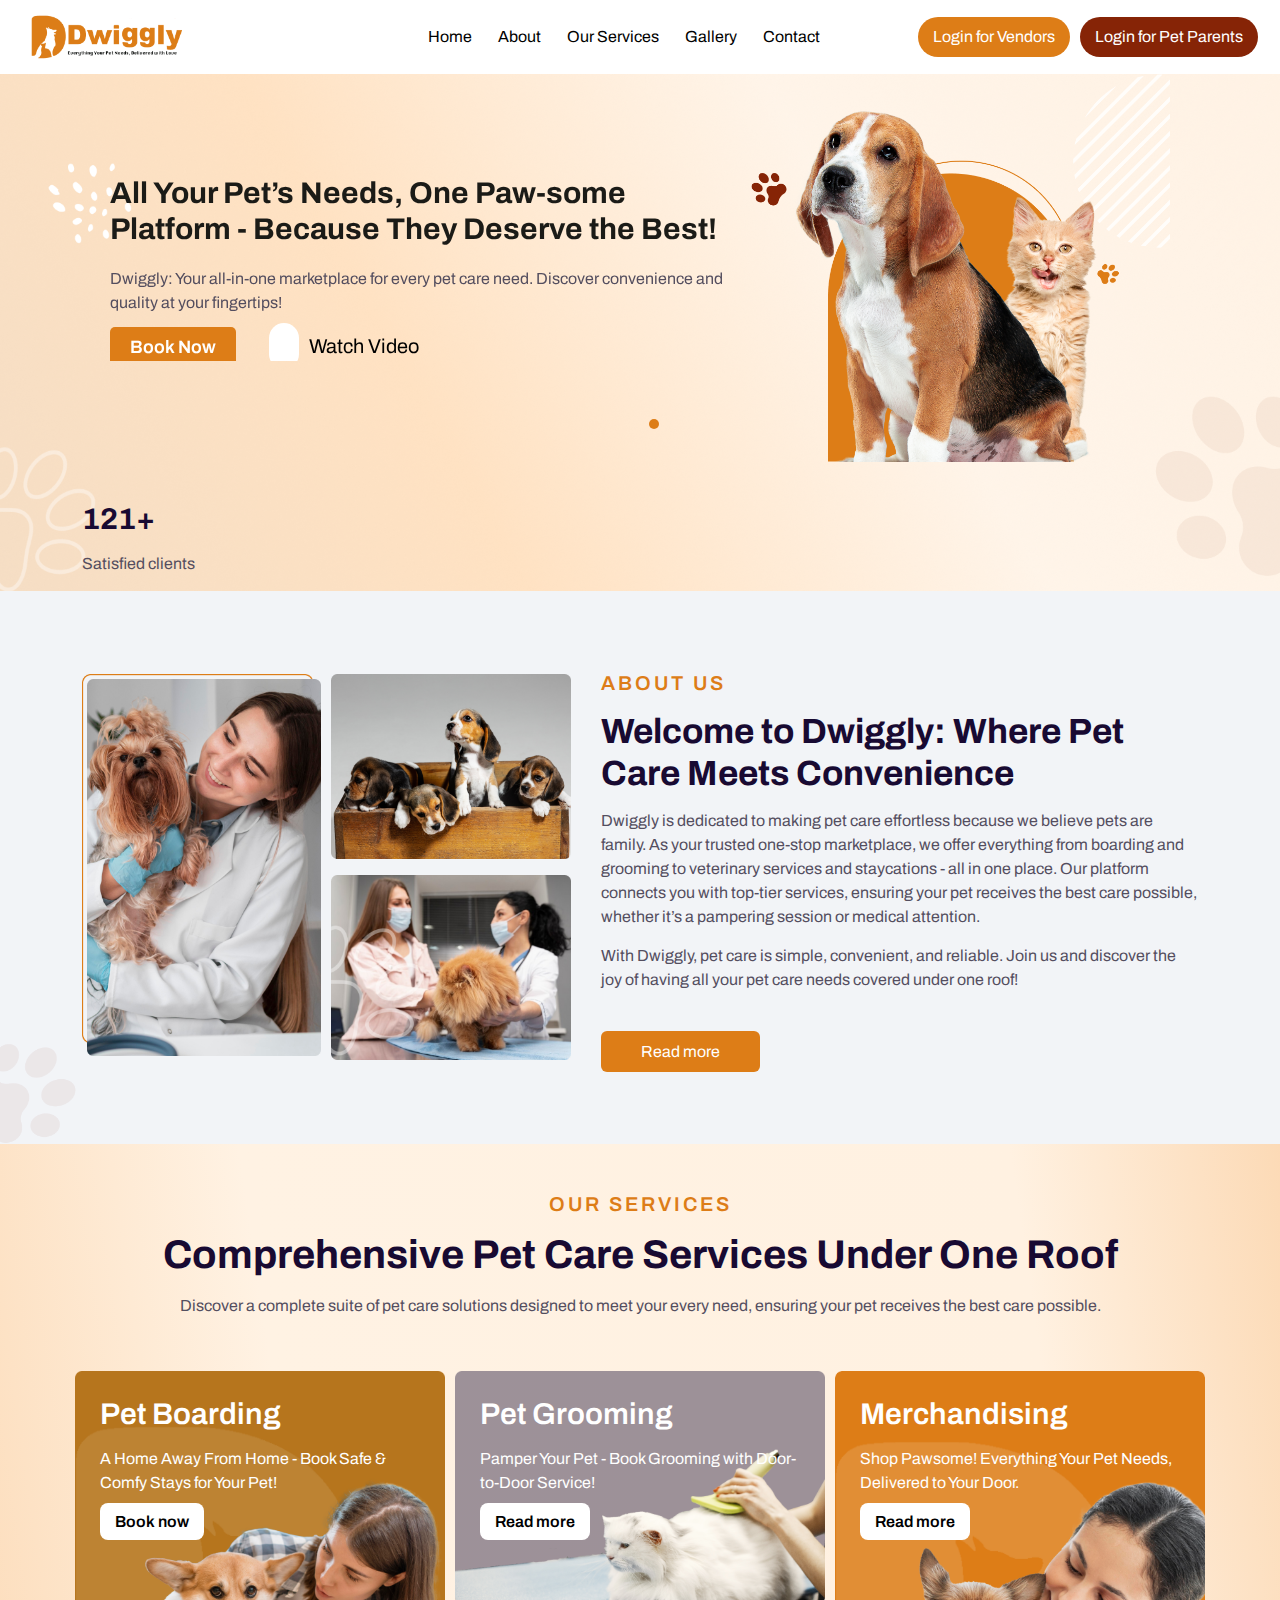
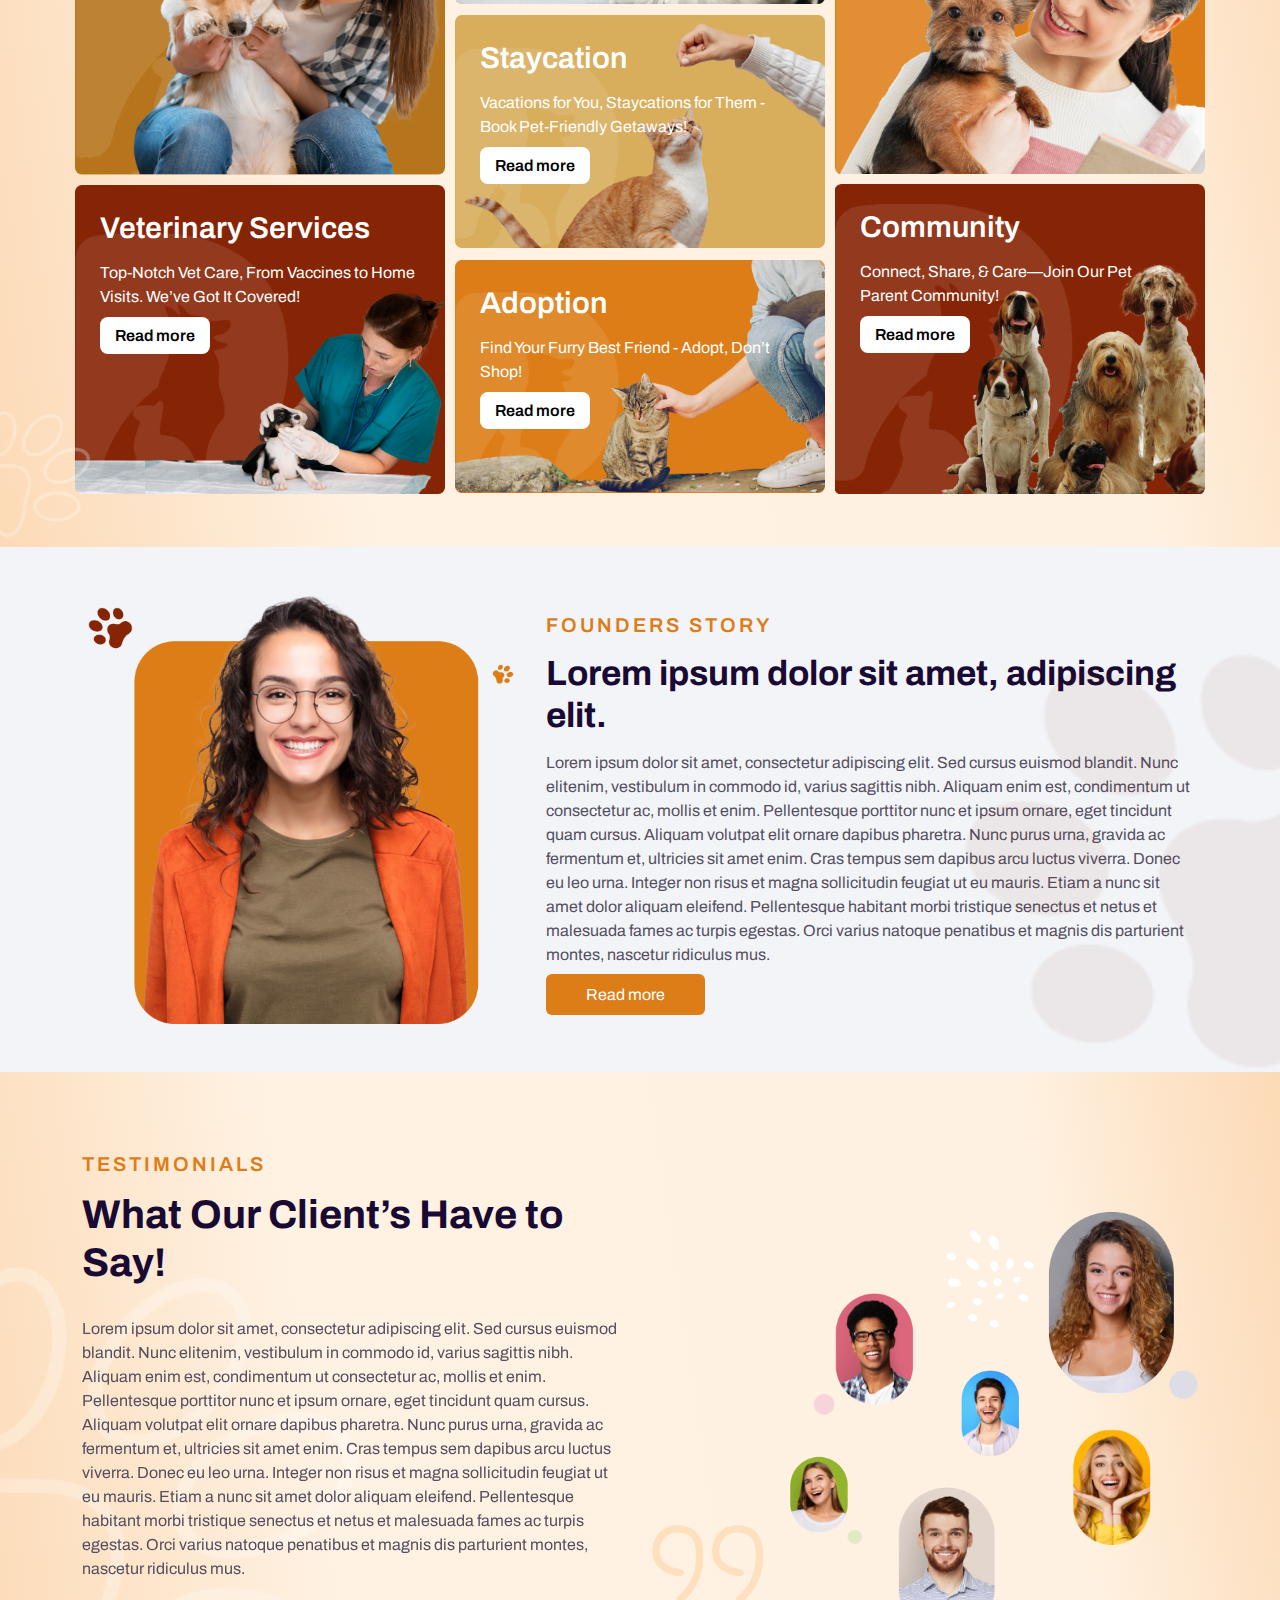
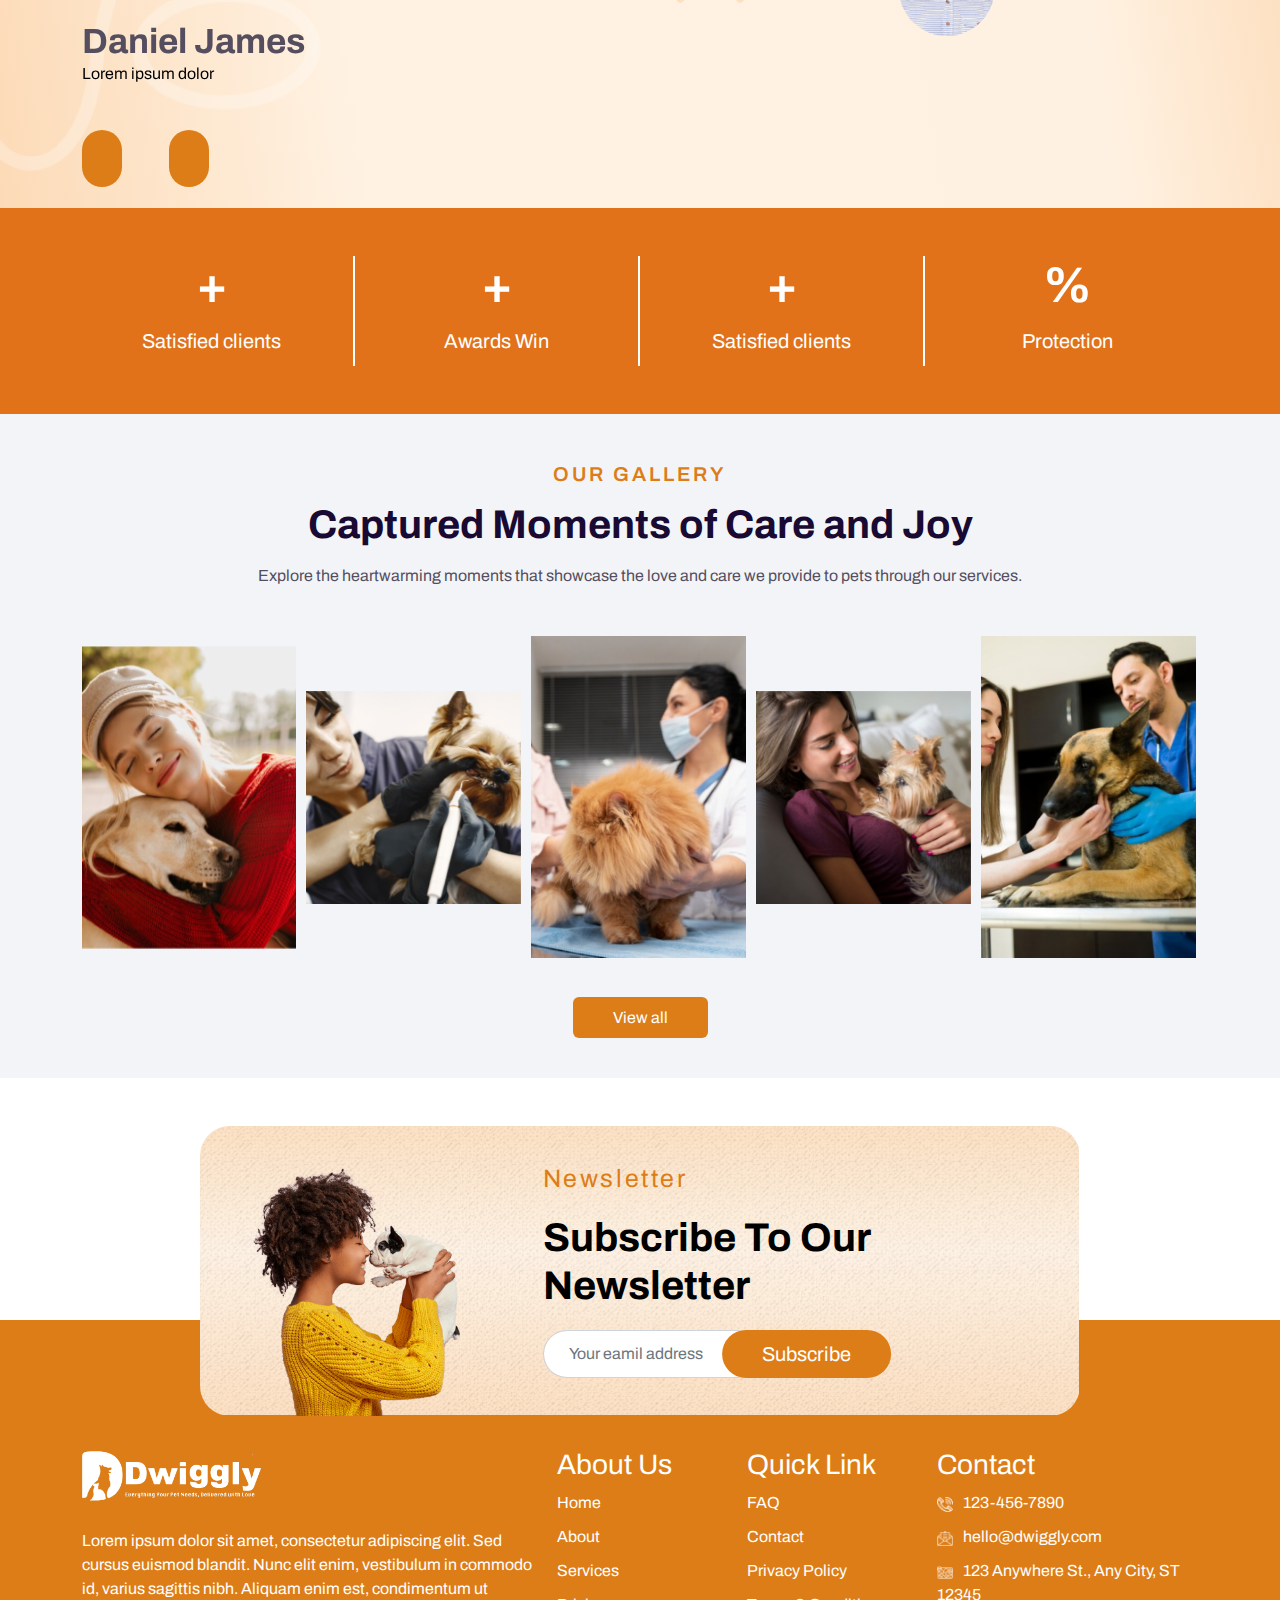
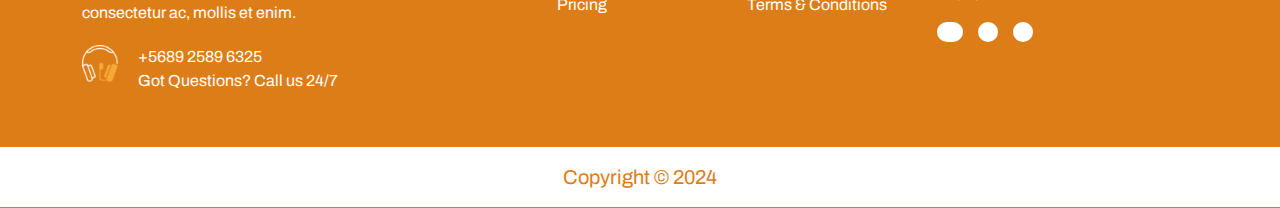
==== commit 8e9267ec: "Update index.html" ====
--- a/index.html
+++ b/index.html
@@ -2,58 +2,58 @@
 <html>
 
 <head>
-    <meta charset="utf-8">
-    <meta name="viewport" content="width=device-width, initial-scale=1">
-    <title>Dwiggly</title>
-    <!-- Required css -->
-
-    <link rel="stylesheet" type="text/css" href="./css/bootstrap.min.css">
-    <link rel="stylesheet" type="text/css" href="./css/owl.carousel.min.css">
-    <link rel="stylesheet" type="text/css" href="./css/owl.theme.min.css">
-    <link rel="stylesheet" href="https://cdnjs.cloudflare.com/ajax/libs/font-awesome/6.6.0/css/all.min.css"
-        integrity="sha512-Kc323vGBEqzTmouAECnVceyQqyqdsSiqLQISBL29aUW4U/M7pSPA/gEUZQqv1cwx4OnYxTxve5UMg5GT6L4JJg=="
-        crossorigin="anonymous" referrerpolicy="no-referrer" />
-
-    <!-- custom css  -->
-    <link rel="stylesheet" type="text/css" href="./css/style.css">
+	<meta charset="utf-8">
+	<meta name="viewport" content="width=device-width, initial-scale=1">
+	<title>Dwiggly</title>
+	<!-- Required css -->
+
+	<link rel="stylesheet" type="text/css" href="./css/bootstrap.min.css">
+	<link rel="stylesheet" type="text/css" href="./css/owl.carousel.min.css">
+	<link rel="stylesheet" type="text/css" href="./css/owl.theme.min.css">
+	<link rel="stylesheet" href="https://cdnjs.cloudflare.com/ajax/libs/font-awesome/6.6.0/css/all.min.css"
+		integrity="sha512-Kc323vGBEqzTmouAECnVceyQqyqdsSiqLQISBL29aUW4U/M7pSPA/gEUZQqv1cwx4OnYxTxve5UMg5GT6L4JJg=="
+		crossorigin="anonymous" referrerpolicy="no-referrer" />
+
+	<!-- custom css  -->
+	<link rel="stylesheet" type="text/css" href="./css/style.css">
 </head>
 
 <body>
 
-    <!-- header sec starts -->
-    <header>
-        <nav class="navbar dwiggy-header navbar-expand-lg "><!-- nav starts -->
-            <div class="container-fluid"><!-- container starts -->
-                <a class="navbar-brand" href="#"><img src="./image/dwiggy-logo.png" alt=""></a>
-                <!--  -->
-                <button class="navbar-toggler" type="button" data-bs-toggle="collapse"
-                    data-bs-target="#navbarNavAltMarkup" aria-controls="navbarNavAltMarkup" aria-expanded="false"
-                    aria-label="Toggle navigation">
-                    <span class="navbar-toggler-icon"></span>
-                </button>
-                <!--  -->
-                <div class="collapse navbar-collapse" id="navbarNavAltMarkup">
-                    <div class="navbar-nav">
-                        <ul class="navbar-nav dwiggyhead-page">
-                            <li class="nav-item"><a class="nav-link" href="#">Home</a></li>
-                            <li class="nav-item"><a class="nav-link" href="#">About</a></li>
-                            <li class="nav-item"><a class="nav-link" href="#">Our Services</a></li>
-                            <li class="nav-item"><a class="nav-link" href="#">Gallery</a></li>
-                            <li class="nav-item"><a class="nav-link" href="https://bharath20011812.github.io/dwiggly/conact-page.html">Contact</a></li>
-                        </ul>
-                        <div class="login-headbtn">
-                            <ul class="navbar-nav">
-                                <li class="nav-item vendor"><a class="nav-link" href="https://bharath20011812.github.io/dwiggly/vendor-sign-up.html">Login for Vendors</a></li>
-                                <li class="nav-item parent"><a class="nav-link" href="https://bharath20011812.github.io/dwiggly/pet-parent-sign-up.html">Login for Pet Parents</a></li>
-                            </ul>
-                        </div>
-                    </div>
-                </div>
-                <!--  -->
-
-            </div><!-- container end -->
-        </nav><!-- nav end -->
-    </header>
+	<!-- header sec starts -->
+	<header>
+		<nav class="navbar dwiggy-header navbar-expand-lg "><!-- nav starts -->
+			<div class="container-fluid"><!-- container starts -->
+				<a class="navbar-brand" href="#"><img src="./image/dwiggy-logo.png" alt=""></a>
+				<!--  -->
+				<button class="navbar-toggler" type="button" data-bs-toggle="collapse"
+					data-bs-target="#navbarNavAltMarkup" aria-controls="navbarNavAltMarkup" aria-expanded="false"
+					aria-label="Toggle navigation">
+					<span class="navbar-toggler-icon"></span>
+				</button>
+				<!--  -->
+				<div class="collapse navbar-collapse" id="navbarNavAltMarkup">
+					<div class="navbar-nav">
+						<ul class="navbar-nav dwiggyhead-page">
+							<li class="nav-item"><a class="nav-link" href="#">Home</a></li>
+							<li class="nav-item"><a class="nav-link" href="#">About</a></li>
+							<li class="nav-item"><a class="nav-link" href="#">Our Services</a></li>
+							<li class="nav-item"><a class="nav-link" href="#">Gallery</a></li>
+							<li class="nav-item"><a class="nav-link" href="#">Contact</a></li>
+						</ul>
+						<div class="login-headbtn">
+							<ul class="navbar-nav">
+								<li class="nav-item vendor"><a class="nav-link" href="#">Login for Vendors</a></li>
+								<li class="nav-item parent"><a class="nav-link" href="#">Login for Pet Parents</a></li>
+							</ul>
+						</div>
+					</div>
+				</div>
+				<!--  -->
+
+			</div><!-- container end -->
+		</nav><!-- nav end -->
+	</header>
 	<!-- header sec ends -->
 	<!-- banners sec stsrts -->
 	<section class="section dwiggy_bnrsec">
@@ -66,7 +66,7 @@
 							<p>Dwiggly: Your all-in-one marketplace for every pet care need. Discover convenience and
 								quality at your fingertips!</p>
 							<div class="read-banercont mt-3">
-								<a class="readmore" href="#">Read more</a>
+								<a class="readmore" href="#">Book Now</a>
 								<a class="watchbtn" href=""><i class="fa-solid fa-play"></i></span>Watch Video</a>
 							</div>
 						</div>
@@ -74,6 +74,15 @@
 				</div>
 				<div class="home-bannerimg">
 					<img src="./image/banner-left1.png" alt="">
+				</div>
+			</div>
+			<div class="satisfied-client">
+				<div class="client-banner">
+					<img src="./image/banner-client.png" alt="">
+				</div>
+				<div class="client-says">
+					<h4 class="sub-heading">121+</h4>
+					<p class="main-content">Satisfied clients</p>
 				</div>
 			</div>
 		</div>
@@ -126,14 +135,14 @@
 						<div class="board-petcont">
 							<h4>Pet Boarding</h4>
 							<p>A Home Away From Home - Book Safe & Comfy Stays for Your Pet!</p>
-							<p><a href="">Read more</a></p>
+							<p><a href="">Book now</a></p>
 						</div>
 					</div>
 					<div class="boarding-img">
 						<img src="./image/home-services2.png" alt="">
 						<div class="board-petcont">
-							<h4>Pet Boarding</h4>
-							<p>A Home Away From Home - Book Safe & Comfy Stays for Your Pet!</p>
+							<h4>Veterinary Services</h4>
+							<p>Top-Notch Vet Care, From Vaccines to Home Visits. We’ve Got It Covered!</p>
 							<p><a href="">Read more</a></p>
 						</div>
 					</div>
@@ -143,24 +152,24 @@
 					<div class="boarding-img">
 						<img src="./image/home-services3.png" alt="">
 						<div class="board-petcont">
-							<h4>Pet Boarding</h4>
-							<p>A Home Away From Home - Book Safe & Comfy Stays for Your Pet!</p>
+							<h4>Pet Grooming</h4>
+							<p>Pamper Your Pet - Book Grooming with Door-to-Door Service!</p>
 							<p><a href="">Read more</a></p>
 						</div>
 					</div>
 					<div class="boarding-img">
 						<img src="./image/home-services4.png" alt="">
 						<div class="board-petcont">
-							<h4>Pet Boarding</h4>
-							<p>A Home Away From Home - Book Safe & Comfy Stays for Your Pet!</p>
+							<h4>Staycation</h4>
+							<p>Vacations for You, Staycations for Them - Book Pet-Friendly Getaways!</p>
 							<p><a href="">Read more</a></p>
 						</div>
 					</div>
 					<div class="boarding-img">
 						<img src="./image/home-services5.png" alt="">
 						<div class="board-petcont">
-							<h4>Pet Boarding</h4>
-							<p>A Home Away From Home - Book Safe & Comfy Stays for Your Pet!</p>
+							<h4>Adoption</h4>
+							<p>Find Your Furry Best Friend - Adopt, Don’t Shop!</p>
 							<p><a href="">Read more</a></p>
 						</div>
 					</div>
@@ -170,16 +179,16 @@
 					<div class="boarding-img">
 						<img src="./image/home-services6.png" alt="">
 						<div class="board-petcont">
-							<h4>Pet Boarding</h4>
-							<p>A Home Away From Home - Book Safe & Comfy Stays for Your Pet!</p>
+							<h4>Merchandising</h4>
+							<p>Shop Pawsome! Everything Your Pet Needs, Delivered to Your Door.</p>
 							<p><a href="">Read more</a></p>
 						</div>
 					</div>
 					<div class="boarding-img">
 						<img src="./image/home-services7.png" alt="">
 						<div class="board-petcont">
-							<h4>Pet Boarding</h4>
-							<p>A Home Away From Home - Book Safe & Comfy Stays for Your Pet!</p>
+							<h4>Community</h4>
+							<p>Connect, Share, & Care—Join Our Pet Parent Community!</p>
 							<p><a href="">Read more</a></p>
 						</div>
 					</div>
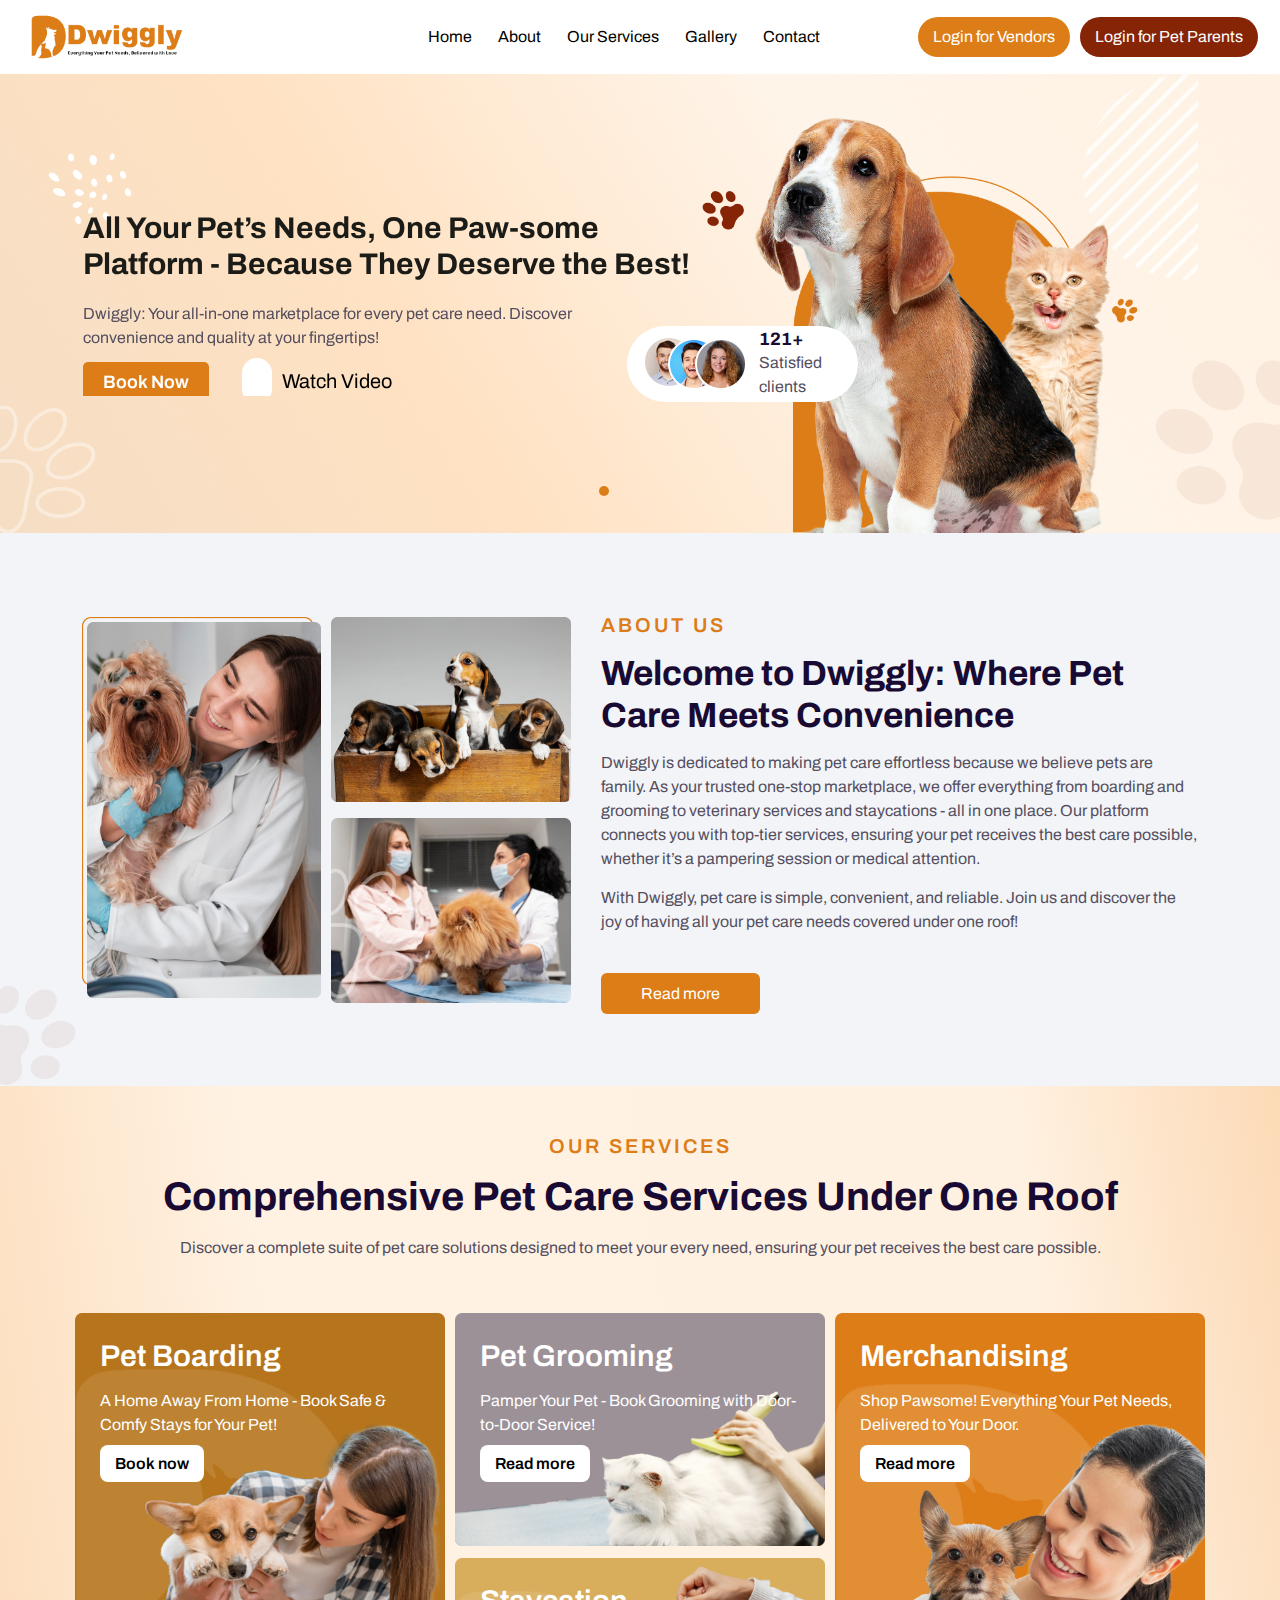
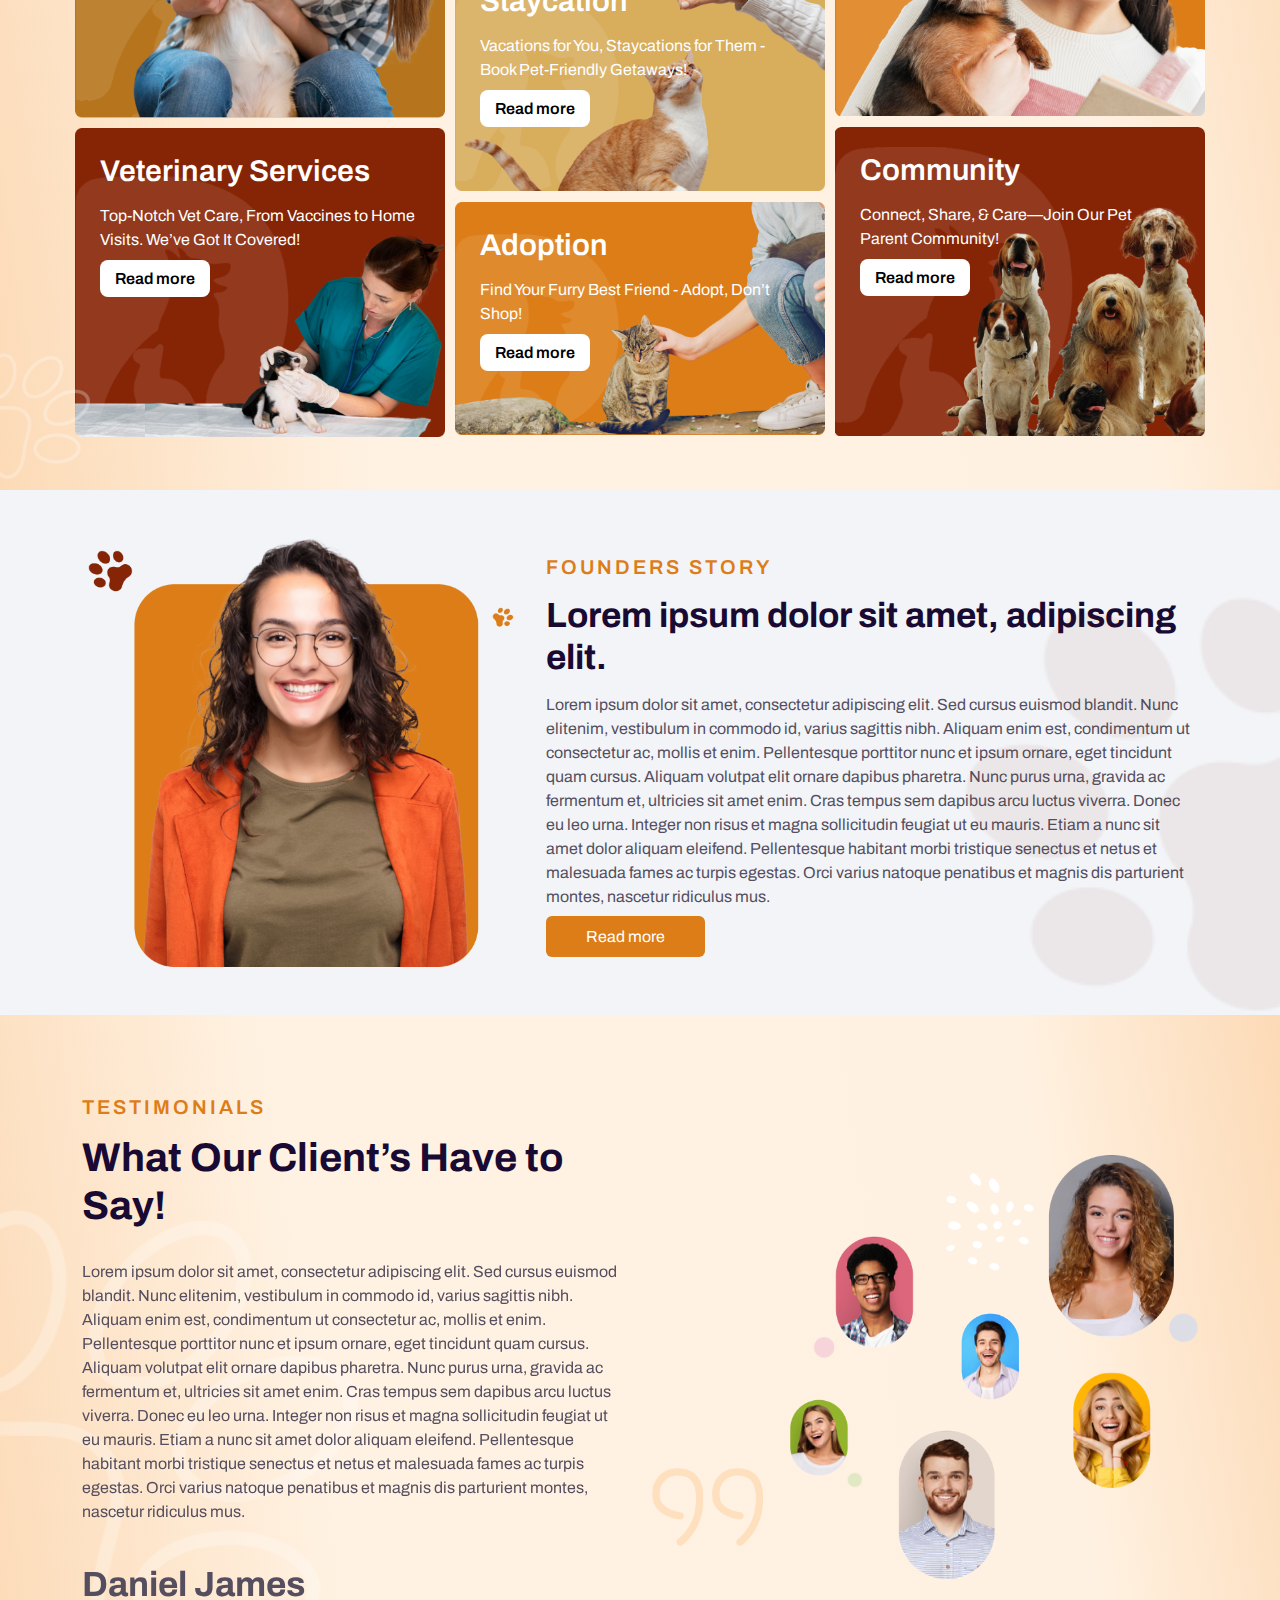
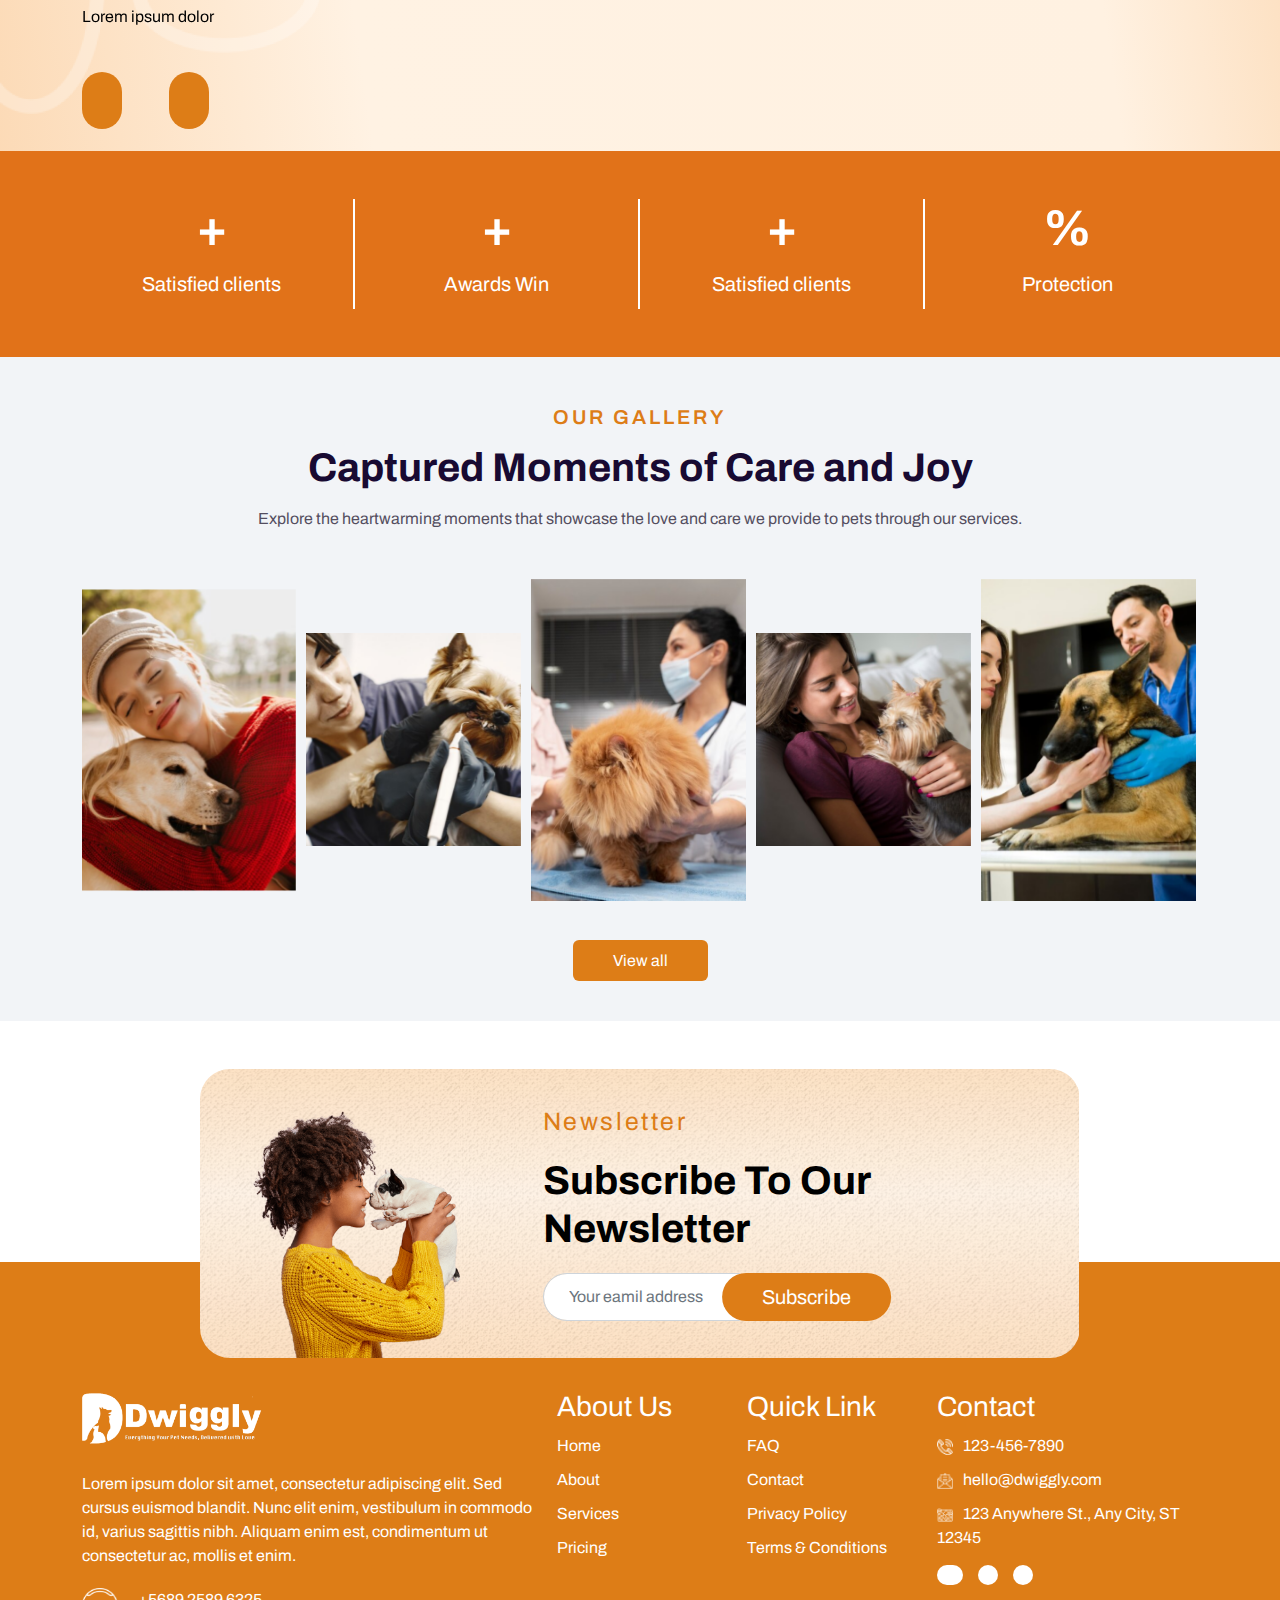
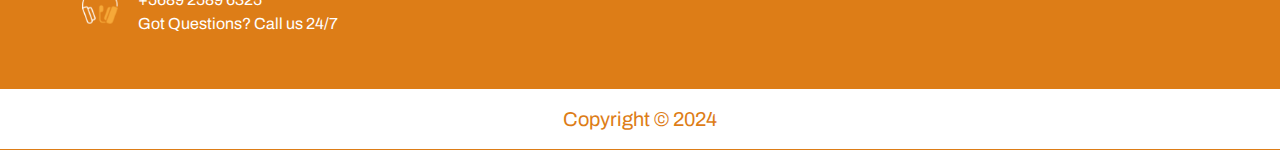
==== commit 938f11ca: "Update index.html" ====
--- a/index.html
+++ b/index.html
@@ -39,12 +39,12 @@
 							<li class="nav-item"><a class="nav-link" href="#">About</a></li>
 							<li class="nav-item"><a class="nav-link" href="#">Our Services</a></li>
 							<li class="nav-item"><a class="nav-link" href="#">Gallery</a></li>
-							<li class="nav-item"><a class="nav-link" href="#">Contact</a></li>
+							<li class="nav-item"><a class="nav-link" href="https://bharath20011812.github.io/dwiggly/conact-page.html">Contact</a></li>
 						</ul>
 						<div class="login-headbtn">
 							<ul class="navbar-nav">
-								<li class="nav-item vendor"><a class="nav-link" href="#">Login for Vendors</a></li>
-								<li class="nav-item parent"><a class="nav-link" href="#">Login for Pet Parents</a></li>
+								<li class="nav-item vendor"><a class="nav-link" href="https://bharath20011812.github.io/dwiggly/vendor-sign-up.html">Login for Vendors</a></li>
+								<li class="nav-item parent"><a class="nav-link" href="https://bharath20011812.github.io/dwiggly/pet-parent-sign-up.html">Login for Pet Parents</a></li>
 							</ul>
 						</div>
 					</div>
--- a/css/style.css
+++ b/css/style.css
@@ -297,9 +297,38 @@
 
 .dwiggy_bnrsec .bner_conts {
     display: flex;
-    width: 95%;
+    width: 100%;
     align-items: center;
     margin: auto;
+    position: relative;
+}
+
+.satisfied-client .client-says p {
+    margin: 0;
+}
+
+.satisfied-client {
+    display: flex;
+    align-items: center;
+    position: absolute;
+    right: 0;
+    left: 16%;
+    top: 55%;
+    justify-content: left;
+    width: 18%;
+    margin: auto;
+    background: #fff;
+    border-radius: 45px;
+    padding: 3px 18px;
+}
+
+.client-says {
+    margin-left: 12px;
+}
+
+.satisfied-client .client-says h4 {
+    margin: 0;
+    font-size: 18px;
 }
 
 .home-bannerimg img {
@@ -330,11 +359,11 @@
 }
 
 .dwiggy_bnrsec .home-bannercont {
-    width: 60%;
+    width: 55%;
 }
 
 .dwiggy_bnrsec .home-bannerimg {
-    width: 40%;
+    width: 45%;
 }
 
 .Home-banner .owl-nav.disabled {
@@ -354,7 +383,7 @@
 .Home-banner .owl-dots.disabled {
     position: absolute;
     right: 5rem;
-    bottom: -5rem;
+    bottom: -7rem;
 }
 
 .Home-banner .owl-dot.active span {
@@ -364,6 +393,7 @@
 .Home-banner .item p {
     color: #544E5F;
     font-family: 'Archivo-Regular';
+    width: 80%;
 }
 
 /* about-us */
@@ -666,12 +696,14 @@
 }
 
 .petparent-banner .banner-main-div {
-    width: 100%;
-    display: flex;
-    padding: 30px;
+    width: 75%;
+    display: flex;
+    margin: auto;
     position: relative;
     z-index: 2;
     align-items: center;
+    background-color: #FFFFFF;
+    border-radius: 25px;
 }
 
 .petparent-banner .form-container {
@@ -704,13 +736,13 @@
 
 .petparent-banner .banner-img-div {
     width: 45%;
-    text-align: right;
+    background: #DD7D17;
+    border-radius: 25px 0 0 25px;
 }
 
 .banner-main-div .form-div {
     width: 55%;
     background: #fff;
-    box-shadow: rgba(99, 99, 99, 0.2) 0px 2px 8px 0px;
     padding: 33px;
     border-radius: 0 25px 25px 0;
 }
@@ -722,8 +754,7 @@
 }
 
 .banner-img-div img {
-    width: 95%;
-    box-shadow: rgba(99, 99, 99, 0.2) 0px 2px 8px 0px;
+    width: 80%;
     border-radius: 25px 0 0 25px;
 }
 
@@ -757,6 +788,10 @@
 
 label.form-check-label {
     transform: translateX(25px);
+}
+
+.form-mainlft .form-column {
+    width: 100%;
 }
 
 /* How We Operate section start */
@@ -866,15 +901,12 @@
     padding: 30px 20px;
 }
 
-.petparent-banner form .form-columns {
+.petparent-banner form .form-mainlft {
     display: flex;
     gap: 20px;
     /* Adjust space between columns as needed */
 }
 
-.petparent-banner form .form-column {
-    flex: 1;
-}
 
 .petparent-banner form .form-group {
     margin-bottom: 15px;
@@ -888,6 +920,8 @@
 section.banner-section-con {
     padding: 30px 0;
     background-image: url(../image/Conact-page-banner-bck.png);
+    background-repeat: no-repeat;
+    background-size: 100%;
 }
 
 section.card-section {
@@ -1110,6 +1144,7 @@
     background: #FFFFFF;
     border-radius: 5px;
 }
+
 .faqrow-main {
     display: flex;
     border-bottom: 2px solid #9D9DA1;
@@ -1178,7 +1213,17 @@
 /* faq end */
 
 /* responsive */
-@media screen and (max-width: 2500px) {}
+@media screen and (max-width: 2000px) {
+    .petparent-banner .banner-main-div {
+        background: #DD7D17;
+        align-items: end;
+    }
+
+    .banner-img-div img {
+        width: 100%;
+        border-radius: 25px 0 0 25px;
+    }
+}
 
 @media screen and (max-width: 1700px) {}
 
@@ -1189,9 +1234,6 @@
         width: 100%;
     }
 
-    .banner-main-div>div {
-        width: 50% !important;
-    }
 }
 
 
@@ -1232,29 +1274,15 @@
     }
 
     /* parent page */
-    .banner-main-div>div {
-        width: 100% !important;
-    }
-
     .petparent-banner .banner-main-div {
-        flex-wrap: wrap;
-        gap: 30px;
-        flex-direction: column-reverse;
-        padding: 0;
-    }
-
-    .banner-img-div img {
-        width: 60%;
-        border: 25px;
-        border-radius: 10px;
-    }
-
-    .banner-main-div .form-div {
-        border-radius: 10px;
-    }
-
-    .petparent-banner .banner-img-div {
-        text-align: center;
+        width: 100%;
+    }
+
+    .satisfied-client {
+        right: 0;
+        left: 20%;
+        top: 60%;
+        width: 28%;
     }
 
 
@@ -1268,7 +1296,6 @@
     }
 
     .section.dwiggy_bnrsec {
-        padding: 3rem 0;
         background: linear-gradient(81.68deg, #FCDAB6 -0.3%, #FFF2E3 27.01%, #FFF1E1 81%, #FCDAB6 100%);
     }
 
@@ -1383,8 +1410,16 @@
     }
 
     /* home-page */
+    .form-subscribe .input-group {
+        width: 100%;
+    }
+
     .protection-say .col-lg-3 {
         width: 48%;
+    }
+
+    .Home-banner .item p {
+        width: 100%;
     }
 
     .protection-say {
@@ -1418,6 +1453,12 @@
         flex-direction: column-reverse;
     }
 
+    .satisfied-client {
+        left: 38%;
+        top: 63%;
+        width: 35%;
+    }
+
 
 }
 
@@ -1432,8 +1473,19 @@
     }
 
     .dwiggy_bnrsec .bner_conts {
-        display: block;
-        width: 100%;
+        flex-wrap: wrap;
+        width: 100%;
+    }
+    .Home-banner .item {
+        margin-bottom: 35px;
+    }
+
+    .Home-banner .item p ,.read-banercont .watchbtn{
+        display: none;
+    }
+
+    .section.dwiggy_bnrsec {
+        padding: 2rem 0 0;
     }
 
     .dwiggy_bnrsec .home-bannercont {
@@ -1443,7 +1495,6 @@
     .dwiggy_bnrsec .home-bannerimg {
         width: 100%;
         text-align: center;
-        margin-top: 3rem;
     }
 
     .home-bannerimg img {
@@ -1490,9 +1541,39 @@
     }
 
     /* pet parent page */
-    .banner-img-div img,
     .We-Operate-sub-main .sub-div-1 {
         width: 100%;
+    }
+
+    .satisfied-client {
+        display: none;
+    }
+
+    .banner-main-div .form-div {
+        width: 100% !important;
+        border-radius: 5px;
+        text-align: center;
+
+    }
+
+    .petparent-banner .banner-main-div {
+        width: 100%;
+        flex-wrap: wrap;
+        flex-direction: column-reverse;
+        gap: 20px;
+        background: transparent;
+    }
+
+    .petparent-banner .banner-img-div {
+        background: transparent;
+        width: 100%;
+        margin: auto;
+        border-radius: 5px;
+        text-align: center;
+    }
+
+    .banner-img-div img {
+        border-radius: 5px;
     }
 
 }
@@ -1543,9 +1624,40 @@
         margin-bottom: 25px;
     }
 
+    .newsletter-main .news-lftimg {
+        display: none;
+    }
+
+    .subscrib-ryt {
+        text-align: center;
+        padding-top: 30px;
+    }
+
+    .subscrib-ryt h2 {
+        margin-bottom: 22px;
+        width: 100%;
+        font-size: 25px;
+    }
+
+    .subscrib-ryt h6 {
+        font-size: 18px;
+    }
+
     /* home page */
     .services-row .col-lg-4 {
         width: 100%;
+    }
+
+    .Home-banner .item h2 {
+        font-size: 25px;
+    }
+
+    .sub-heading {
+        font-size: 25px;
+    }
+
+    h6.sub-title {
+        font-size: 16px;
     }
 
     .services-row .col-lg-4.petservice3 {
@@ -1576,6 +1688,13 @@
     /* pet parent page */
     .petparent-banner .form-container {
         flex-wrap: wrap;
+        gap: 0;
+    }
+
+    .petparent-banner form .form-mainlft {
+        display: flex;
+        gap: 0;
+        flex-wrap: wrap;
     }
 
     .petparent-banner .column,
@@ -1590,30 +1709,38 @@
     .sub-div-1 h4 {
         font-size: 25px;
     }
+
     .faq-singular .faq-question {
         font-size: 20px;
     }
+
     .faqs-container .faq-questnum {
         margin-top: 15px;
     }
 }
 
 @media screen and (max-width: 500px) {
-    .home-bannerimg img {
-        width: 100%;
+
+    .home-bannerimg img,
+    span.input-group-btn {
+        width: 100%;
+    }
+
+    .form-subscribe .input-group-btn button {
+        transform: unset;
+        width: 100%;
+    }
+    section.about-petcare {
+        padding: 3rem 0;
     }
 }
 
 @media screen and (max-width: 375px) {
-    .read-banercont {
-        display: flex;
-        flex-wrap: wrap;
-        gap: 20px;
-    }
 
     .read-banercont .watchbtn {
         margin: 0;
     }
+    
 
     .sub-heading {
         font-size: 27px;
@@ -1644,5 +1771,3 @@
     }
 
 }
-
-@media screen and (max-width: 600px) {}
